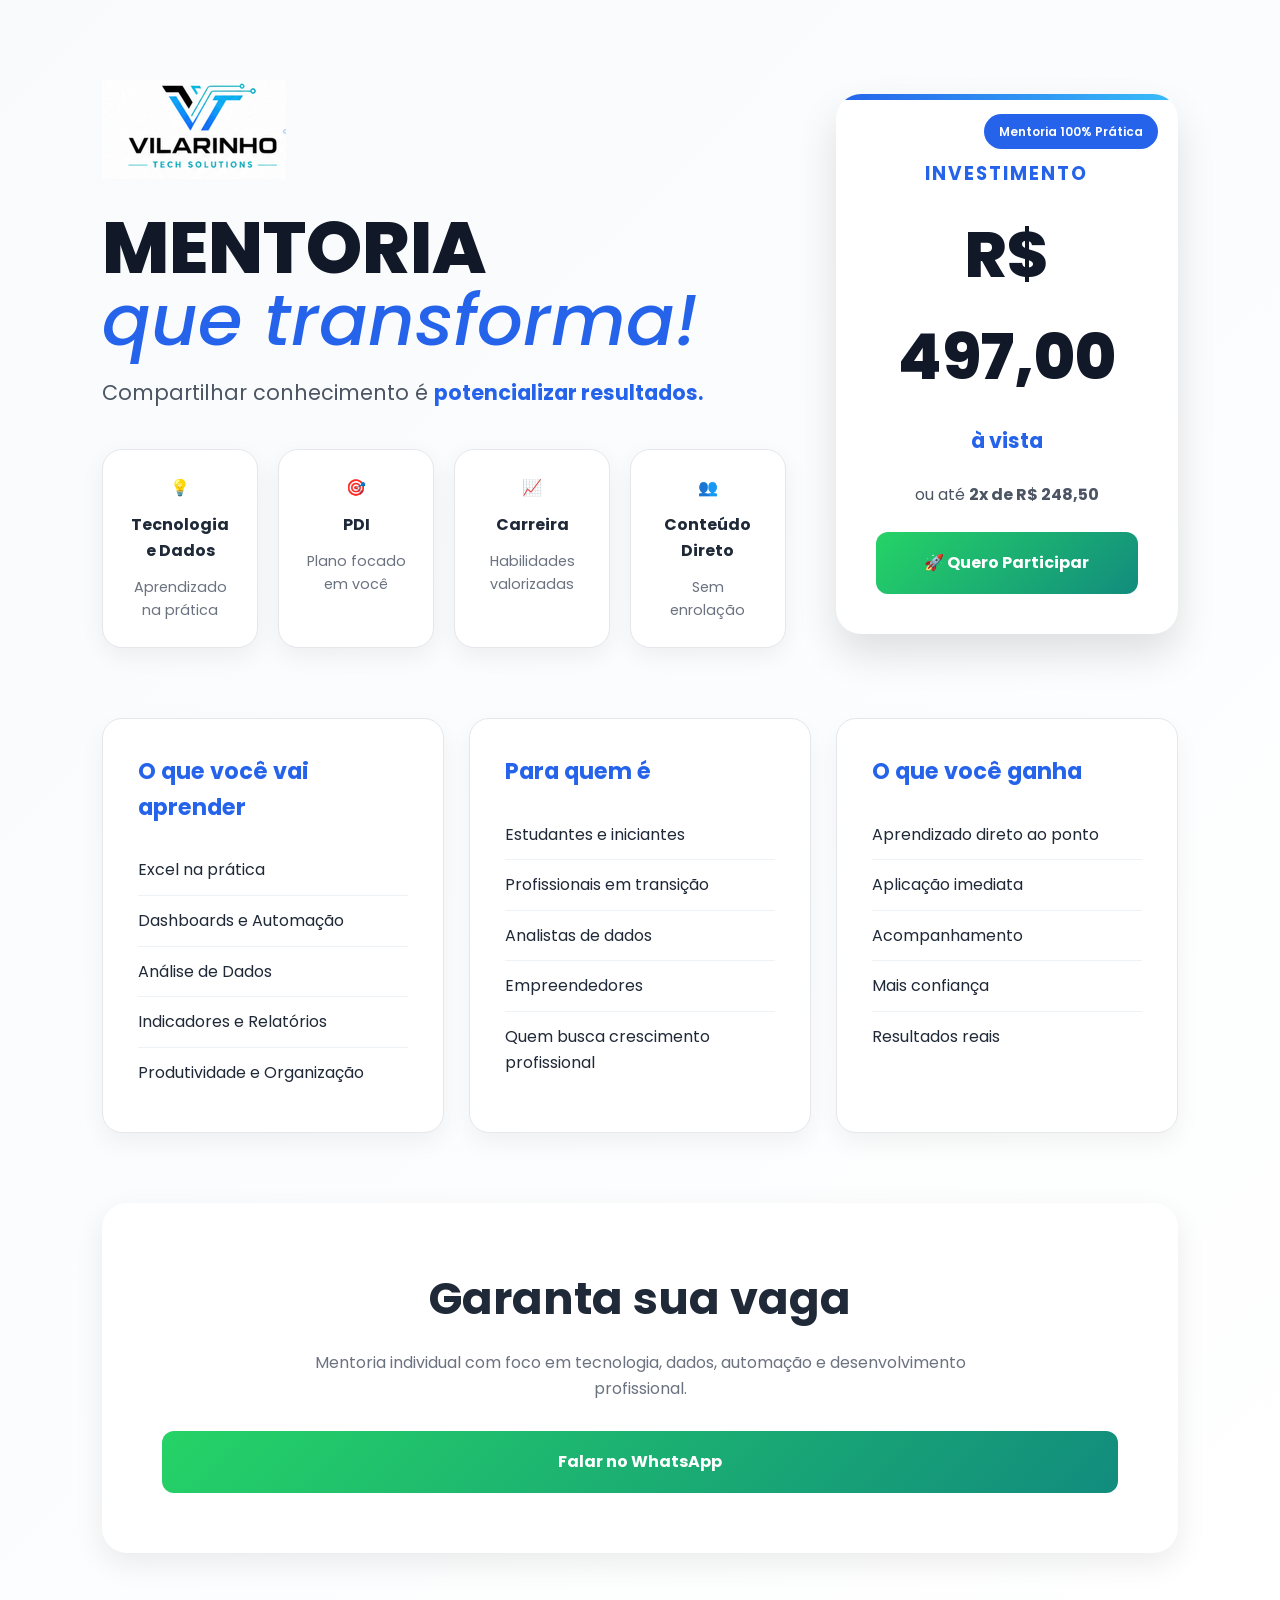
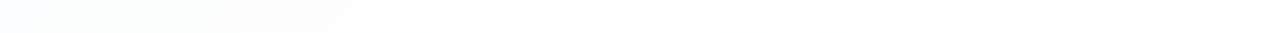
==== index.html @ 940935fc "Primeira versão da mentoria" ====
<!doctype html>
<html lang="pt-BR">
  <head>
    <meta charset="UTF-8" />
    <meta name="viewport" content="width=device-width, initial-scale=1.0" />

    <title>Mentoria Vilarinho Tech</title>

    <meta
      name="description"
      content="Mentoria em Tecnologia, Dados, Automação, Excel, Power BI e Desenvolvimento Profissional com Francielly Vilarinho."
    />

    <meta name="author" content="Vilarinho Tech Solutions" />

    <meta property="og:title" content="Mentoria Vilarinho Tech" />

    <meta
      property="og:description"
      content="Compartilhar conhecimento é potencializar resultados."
    />

    <meta property="og:type" content="website" />

    <link rel="stylesheet" href="css/style.css" />
    <link rel="preconnect" href="https://fonts.googleapis.com" />
    <link rel="preconnect" href="https://fonts.gstatic.com" crossorigin />

    <link
      href="https://fonts.googleapis.com/css2?family=Poppins:wght@300;400;500;600;700;800&display=swap"
      rel="stylesheet"
    />
  </head>

  <body>
    <section id="mentoria" class="mentoria">
      <div class="mentoria-container">
        <!-- Lado Esquerdo -->
        <div class="mentoria-info">
          <img
            src="assets\mentoria logo.png"
            alt="Vilarinho Tech Solutions"
            class="logo-mentoria"
          />

          <h1>
            MENTORIA
            <span>que transforma!</span>
          </h1>

          <p class="subtitle">
            Compartilhar conhecimento é
            <strong>potencializar resultados.</strong>
          </p>

          <div class="beneficios-grid">
            <div class="beneficio">
              💡
              <h4>Tecnologia e Dados</h4>
              <p>Aprendizado na prática</p>
            </div>

            <div class="beneficio">
              🎯
              <h4>PDI</h4>
              <p>Plano focado em você</p>
            </div>

            <div class="beneficio">
              📈
              <h4>Carreira</h4>
              <p>Habilidades valorizadas</p>
            </div>

            <div class="beneficio">
              👥
              <h4>Conteúdo Direto</h4>
              <p>Sem enrolação</p>
            </div>
          </div>
        </div>

        <!-- Lado Direito -->
        <div class="pricing-card">
          <span class="badge"> Mentoria 100% Prática </span>

          <h3>Investimento</h3>

          <h2>R$ 497,00</h2>

          <p class="avista">à vista</p>

          <div class="parcelado">ou até <strong>2x de R$ 248,50</strong></div>

          <a
            href="https://wa.me/5541999999999"
            target="_blank"
            class="btn-whatsapp"
          >
            🚀 Quero Participar
          </a>
        </div>
      </div>

      <!-- Aprendizado -->
      <div class="cards-section">
        <div class="card">
          <h3>O que você vai aprender</h3>

          <ul>
            <li>Excel na prática</li>
            <li>Dashboards e Automação</li>
            <li>Análise de Dados</li>
            <li>Indicadores e Relatórios</li>
            <li>Produtividade e Organização</li>
          </ul>
        </div>

        <div class="card">
          <h3>Para quem é</h3>

          <ul>
            <li>Estudantes e iniciantes</li>
            <li>Profissionais em transição</li>
            <li>Analistas de dados</li>
            <li>Empreendedores</li>
            <li>Quem busca crescimento profissional</li>
          </ul>
        </div>

        <div class="card">
          <h3>O que você ganha</h3>

          <ul>
            <li>Aprendizado direto ao ponto</li>
            <li>Aplicação imediata</li>
            <li>Acompanhamento</li>
            <li>Mais confiança</li>
            <li>Resultados reais</li>
          </ul>
        </div>
      </div>

      <!-- CTA -->
      <div class="cta-final">
        <h2>Garanta sua vaga</h2>

        <p>
          Mentoria individual com foco em tecnologia, dados, automação e
          desenvolvimento profissional.
        </p>

        <a
          href="https://wa.me/5541991443794"
          target="_blank"
          class="btn-whatsapp"
        >
          Falar no WhatsApp
        </a>
      </div>
    </section>
  </body>
</html>
---- css/style.css ----
/* ==========================
   RESET
========================== */

* {
  margin: 0;
  padding: 0;
  box-sizing: border-box;
}

html {
  scroll-behavior: smooth;
}

body {
  font-family: "Poppins", sans-serif;
  background: #f4f7fb;
  color: #1f2937;
  line-height: 1.6;
}

/* ==========================
   MENTORIA
========================== */

.mentoria {
  padding: 80px 8%;
  background: linear-gradient(135deg, #f8fafc 0%, #ffffff 100%);
}

.mentoria-container {
  max-width: 1200px;
  margin: auto;
  display: grid;
  grid-template-columns: 2fr 1fr;
  gap: 50px;
  align-items: center;
}

/* ==========================
   LOGO
========================== */

.logo-mentoria {
  max-width: 280px;
  margin-bottom: 25px;
}

/* ==========================
   TITULO
========================== */

.mentoria h1 {
  font-size: 4.5rem;
  font-weight: 800;
  line-height: 1;
  color: #111827;
}

.mentoria h1 span {
  display: block;
  color: #2563eb;
  font-style: italic;
  font-weight: 500;
}

.subtitle {
  margin-top: 20px;
  font-size: 1.3rem;
  color: #4b5563;
}

.subtitle strong {
  color: #2563eb;
}

/* ==========================
   BENEFICIOS
========================== */

.beneficios-grid {
  display: grid;
  grid-template-columns: repeat(4, 1fr);
  gap: 20px;
  margin-top: 40px;
}

.beneficio {
  background: #fff;
  padding: 25px;
  border-radius: 20px;
  text-align: center;
  border: 1px solid #e5e7eb;
  box-shadow: 0 8px 25px rgba(0, 0, 0, 0.06);
  transition: 0.3s ease;
}

.beneficio:hover {
  transform: translateY(-8px);
  box-shadow: 0 15px 35px rgba(37, 99, 235, 0.15);
}

.beneficio h4 {
  margin: 12px 0;
  font-size: 1rem;
}

.beneficio p {
  color: #6b7280;
  font-size: 0.9rem;
}

/* ==========================
   CARD PREÇO
========================== */

.pricing-card {
  background: #fff;
  border-radius: 25px;
  padding: 40px;
  text-align: center;
  box-shadow: 0 20px 40px rgba(0, 0, 0, 0.12);
  position: relative;
  overflow: hidden;
}

.pricing-card::before {
  content: "";
  position: absolute;
  top: 0;
  left: 0;
  width: 100%;
  height: 6px;
  background: linear-gradient(90deg, #2563eb, #38bdf8);
}

.badge {
  position: absolute;
  top: 20px;
  right: 20px;
  background: #2563eb;
  color: #fff;
  padding: 8px 15px;
  border-radius: 30px;
  font-size: 0.75rem;
  font-weight: 600;
}

.pricing-card h3 {
  margin-top: 25px;
  color: #2563eb;
  text-transform: uppercase;
  letter-spacing: 2px;
}

.pricing-card h2 {
  font-size: 4rem;
  color: #111827;
  margin: 15px 0;
  font-weight: 800;
}

.avista {
  color: #2563eb;
  font-weight: 700;
  font-size: 1.3rem;
}

.parcelado {
  margin: 25px 0;
  color: #4b5563;
}

/* ==========================
   BOTÃO
========================== */

.btn-whatsapp {
  display: block;
  width: 100%;
  padding: 18px;
  border-radius: 12px;
  text-decoration: none;
  color: #fff;
  font-weight: 700;
  background: linear-gradient(135deg, #25d366, #128c7e);
  transition: 0.3s ease;
}

.btn-whatsapp:hover {
  transform: translateY(-3px);
  box-shadow: 0 15px 30px rgba(37, 211, 102, 0.35);
}

/* ==========================
   CARDS
========================== */

.cards-section {
  max-width: 1200px;
  margin: 70px auto 0;
  display: grid;
  grid-template-columns: repeat(3, 1fr);
  gap: 25px;
}

.card {
  background: #fff;
  padding: 35px;
  border-radius: 20px;
  border: 1px solid #e5e7eb;
  box-shadow: 0 10px 25px rgba(0, 0, 0, 0.05);
  transition: 0.3s ease;
}

.card:hover {
  transform: translateY(-8px);
}

.card h3 {
  color: #2563eb;
  margin-bottom: 20px;
  font-size: 1.4rem;
}

.card ul {
  list-style: none;
}

.card li {
  padding: 12px 0;
  border-bottom: 1px solid #edf2f7;
}

.card li:last-child {
  border: none;
}

/* ==========================
   CTA FINAL
========================== */

.cta-final {
  max-width: 1200px;
  margin: 70px auto 0;
  background: #fff;
  padding: 60px;
  border-radius: 25px;
  text-align: center;
  box-shadow: 0 10px 30px rgba(0, 0, 0, 0.08);
}

.cta-final h2 {
  font-size: 2.8rem;
  margin-bottom: 15px;
}

.cta-final p {
  max-width: 700px;
  margin: 0 auto 30px;
  color: #6b7280;
}

/* ==========================
   ANIMAÇÃO
========================== */

.card,
.beneficio,
.pricing-card {
  animation: fadeUp 0.8s ease;
}

@keyframes fadeUp {
  from {
    opacity: 0;
    transform: translateY(30px);
  }
  to {
    opacity: 1;
    transform: translateY(0);
  }
}

/* ==========================
   MOBILE
========================== */

@media (max-width: 992px) {
  .mentoria-container {
    grid-template-columns: 1fr;
  }

  .beneficios-grid {
    grid-template-columns: repeat(2, 1fr);
  }

  .cards-section {
    grid-template-columns: 1fr;
  }

  .mentoria h1 {
    font-size: 3rem;
  }

  .pricing-card h2 {
    font-size: 3rem;
  }
}

@media (max-width: 576px) {
  .mentoria {
    padding: 60px 20px;
  }

  .beneficios-grid {
    grid-template-columns: 1fr;
  }

  .mentoria h1 {
    font-size: 2.3rem;
  }

  .subtitle {
    font-size: 1.1rem;
  }

  .cta-final {
    padding: 35px 25px;
  }

  .cta-final h2 {
    font-size: 2rem;
  }
}
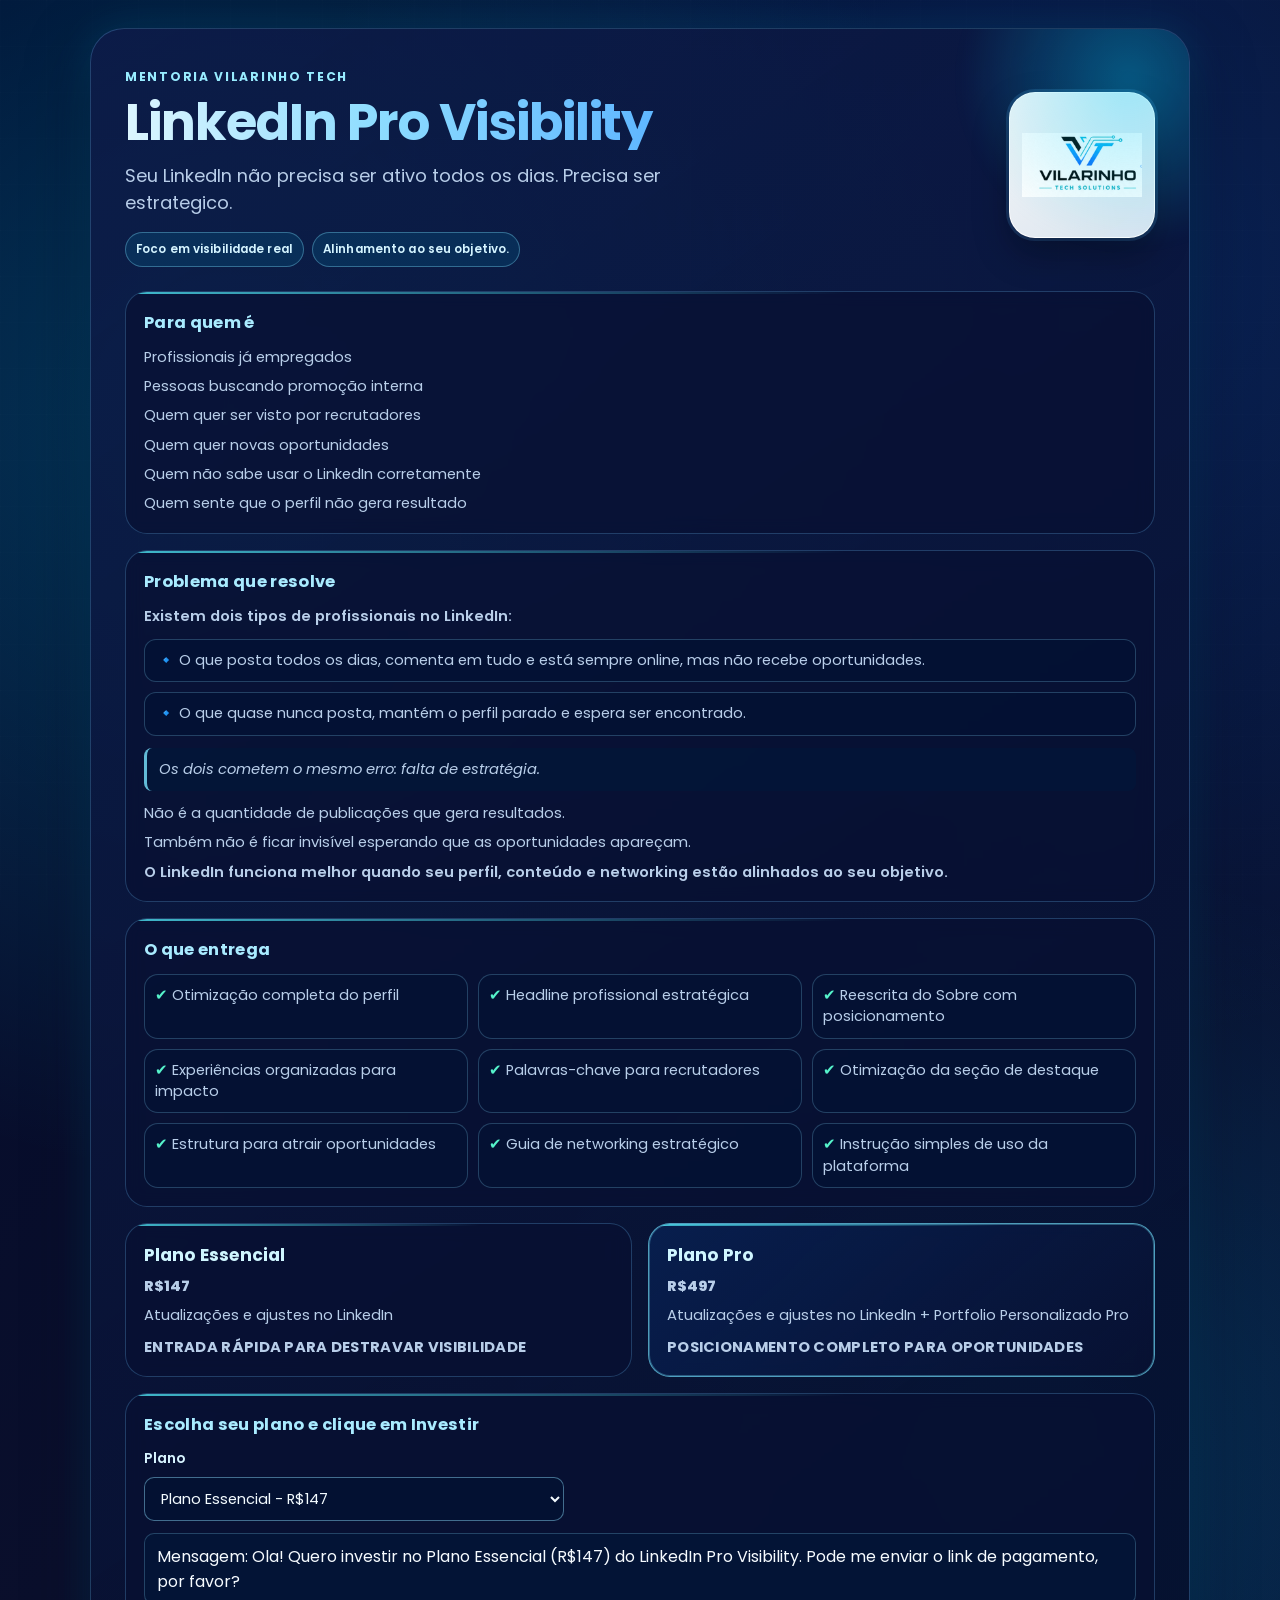
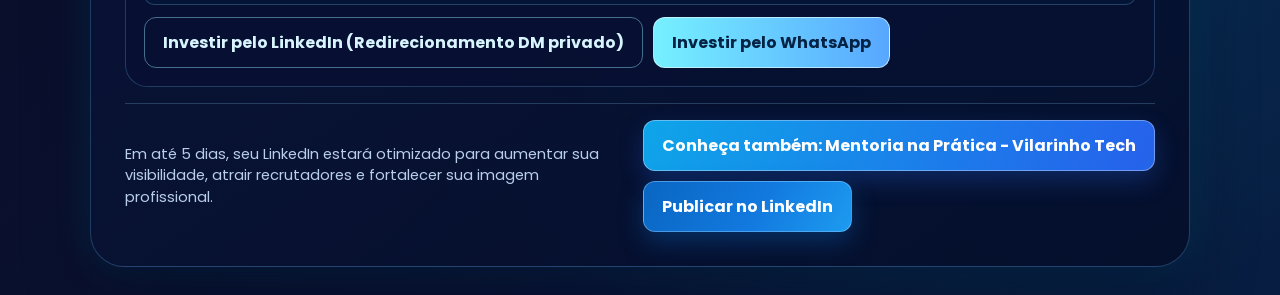
==== commit d8061229: "Ajusta logo e CTA do LinkedIn e atualiza pagina 2 com investimento" ====
--- a/index.html
+++ b/index.html
@@ -3,21 +3,21 @@
   <head>
     <meta charset="UTF-8" />
     <meta name="viewport" content="width=device-width, initial-scale=1.0" />
-
-    <title>Mentoria Vilarinho Tech</title>
+    <title>LinkedIn Pro Visibility | Mentoria Vilarinho Tech</title>
 
     <meta
       name="description"
-      content="Mentoria em Tecnologia, Dados, Automação, Excel, Power BI e Desenvolvimento Profissional com Francielly Vilarinho."
-    />
-
-    <meta name="author" content="Vilarinho Tech Solutions" />
-
-    <meta property="og:title" content="Mentoria Vilarinho Tech" />
-
+      content="Produto LinkedIn Pro Visibility para aumentar visibilidade, atrair recrutadores e fortalecer posicionamento profissional em 5 dias."
+    />
+
+    <meta name="author" content="Mentoria Vilarinho Tech" />
+    <meta
+      property="og:title"
+      content="LinkedIn Pro Visibility por Mentoria Vilarinho Tech"
+    />
     <meta
       property="og:description"
-      content="Compartilhar conhecimento é potencializar resultados."
+      content="Seu LinkedIn nao precisa ser ativo. Precisa ser estrategico."
     />
 
     <meta property="og:type" content="website" />
@@ -27,137 +27,223 @@
     <link rel="preconnect" href="https://fonts.gstatic.com" crossorigin />
 
     <link
-      href="https://fonts.googleapis.com/css2?family=Poppins:wght@300;400;500;600;700;800&display=swap"
+      href="https://fonts.googleapis.com/css2?family=Poppins:wght@400;500;600;700;800&display=swap"
       rel="stylesheet"
     />
   </head>
 
   <body>
-    <section id="mentoria" class="mentoria">
-      <div class="mentoria-container">
-        <!-- Lado Esquerdo -->
-        <div class="mentoria-info">
+    <main class="page-wrap">
+      <section class="post-canvas" aria-label="Post para LinkedIn">
+        <header class="hero-row">
+          <div>
+            <p class="micro-tag">Mentoria Vilarinho Tech</p>
+            <h1>LinkedIn Pro Visibility</h1>
+            <p class="hero-subtitle">
+              Seu LinkedIn não precisa ser ativo todos os dias. Precisa ser
+              estrategico.
+            </p>
+
+            <div class="hero-kpis" aria-label="Pontos-chave do produto">
+              <span>Foco em visibilidade real</span>
+              <span>Alinhamento ao seu objetivo.</span>
+            </div>
+          </div>
+
           <img
-            src="assets\mentoria logo.png"
-            alt="Vilarinho Tech Solutions"
-            class="logo-mentoria"
+            src="assets/mentoria logo.png"
+            alt="Logo Mentoria Vilarinho Tech"
+            class="brand-logo"
           />
-
-          <h1>
-            MENTORIA
-            <span>que transforma!</span>
-          </h1>
-
-          <p class="subtitle">
-            Compartilhar conhecimento é
-            <strong>potencializar resultados.</strong>
+        </header>
+
+        <div class="grid-main">
+          <article class="glass-card">
+            <h2>Para quem é</h2>
+            <ul>
+              <li>Profissionais já empregados</li>
+              <li>Pessoas buscando promoção interna</li>
+              <li>Quem quer ser visto por recrutadores</li>
+              <li>Quem quer novas oportunidades</li>
+              <li>Quem não sabe usar o LinkedIn corretamente</li>
+              <li>Quem sente que o perfil não gera resultado</li>
+            </ul>
+          </article>
+
+          <article class="glass-card problem-card">
+            <h2>Problema que resolve</h2>
+            <div class="problem-stack">
+              <p class="problem-lead">
+                Existem dois tipos de profissionais no LinkedIn:
+              </p>
+
+              <div class="problem-types">
+                <p class="problem-type">
+                  🔹 O que posta todos os dias, comenta em tudo e está sempre
+                  online, mas não recebe oportunidades.
+                </p>
+
+                <p class="problem-type">
+                  🔹 O que quase nunca posta, mantém o perfil parado e espera
+                  ser encontrado.
+                </p>
+              </div>
+
+              <p class="problem-proof">
+                Os dois cometem o mesmo erro: falta de estratégia.
+              </p>
+
+              <div class="problem-flow">
+                <p>Não é a quantidade de publicações que gera resultados.</p>
+
+                <p>
+                  Também não é ficar invisível esperando que as oportunidades
+                  apareçam.
+                </p>
+
+                <p class="problem-final">
+                  O LinkedIn funciona melhor quando seu perfil, conteúdo e
+                  networking estão alinhados ao seu objetivo.
+                </p>
+              </div>
+            </div>
+          </article>
+        </div>
+
+        <article class="glass-card full-width">
+          <h2>O que entrega</h2>
+          <div class="check-grid">
+            <p>✔ Otimização completa do perfil</p>
+            <p>✔ Headline profissional estratégica</p>
+            <p>✔ Reescrita do Sobre com posicionamento</p>
+            <p>✔ Experiências organizadas para impacto</p>
+            <p>✔ Palavras-chave para recrutadores</p>
+            <p>✔ Otimização da seção de destaque</p>
+            <p>✔ Estrutura para atrair oportunidades</p>
+            <p>✔ Guia de networking estratégico</p>
+            <p>✔ Instrução simples de uso da plataforma</p>
+          </div>
+        </article>
+
+        <div class="grid-main plans-grid">
+          <article class="plan-card">
+            <h3>Plano Essencial</h3>
+            <p class="price">R$147</p>
+            <p>Atualizações e ajustes no LinkedIn</p>
+            <p class="plan-tag">Entrada rápida para destravar visibilidade</p>
+          </article>
+
+          <article class="plan-card featured">
+            <h3>Plano Pro</h3>
+            <p class="price">R$497</p>
+            <p>
+              Atualizações e ajustes no LinkedIn + Portfolio Personalizado Pro
+            </p>
+            <p class="plan-tag">Posicionamento completo para oportunidades</p>
+          </article>
+        </div>
+
+        <section class="glass-card invest-box" aria-label="Escolha de plano">
+          <h2>Escolha seu plano e clique em Investir</h2>
+
+          <div class="invest-controls">
+            <label for="plan-select">Plano</label>
+            <select id="plan-select" name="plano">
+              <option value="essencial">Plano Essencial - R$147</option>
+              <option value="pro">Plano Pro - R$497</option>
+            </select>
+          </div>
+
+          <p class="invest-preview" id="invest-preview">
+            Mensagem: Ola! Quero investir no Plano Essencial (R$147) do LinkedIn
+            Pro Visibility. Pode me enviar o link de pagamento, por favor?
           </p>
 
-          <div class="beneficios-grid">
-            <div class="beneficio">
-              💡
-              <h4>Tecnologia e Dados</h4>
-              <p>Aprendizado na prática</p>
-            </div>
-
-            <div class="beneficio">
-              🎯
-              <h4>PDI</h4>
-              <p>Plano focado em você</p>
-            </div>
-
-            <div class="beneficio">
-              📈
-              <h4>Carreira</h4>
-              <p>Habilidades valorizadas</p>
-            </div>
-
-            <div class="beneficio">
-              👥
-              <h4>Conteúdo Direto</h4>
-              <p>Sem enrolação</p>
-            </div>
-          </div>
-        </div>
-
-        <!-- Lado Direito -->
-        <div class="pricing-card">
-          <span class="badge"> Mentoria 100% Prática </span>
-
-          <h3>Investimento</h3>
-
-          <h2>R$ 497,00</h2>
-
-          <p class="avista">à vista</p>
-
-          <div class="parcelado">ou até <strong>2x de R$ 248,50</strong></div>
-
-          <a
-            href="https://wa.me/5541999999999"
-            target="_blank"
-            class="btn-whatsapp"
-          >
-            🚀 Quero Participar
-          </a>
-        </div>
-      </div>
-
-      <!-- Aprendizado -->
-      <div class="cards-section">
-        <div class="card">
-          <h3>O que você vai aprender</h3>
-
-          <ul>
-            <li>Excel na prática</li>
-            <li>Dashboards e Automação</li>
-            <li>Análise de Dados</li>
-            <li>Indicadores e Relatórios</li>
-            <li>Produtividade e Organização</li>
-          </ul>
-        </div>
-
-        <div class="card">
-          <h3>Para quem é</h3>
-
-          <ul>
-            <li>Estudantes e iniciantes</li>
-            <li>Profissionais em transição</li>
-            <li>Analistas de dados</li>
-            <li>Empreendedores</li>
-            <li>Quem busca crescimento profissional</li>
-          </ul>
-        </div>
-
-        <div class="card">
-          <h3>O que você ganha</h3>
-
-          <ul>
-            <li>Aprendizado direto ao ponto</li>
-            <li>Aplicação imediata</li>
-            <li>Acompanhamento</li>
-            <li>Mais confiança</li>
-            <li>Resultados reais</li>
-          </ul>
-        </div>
-      </div>
-
-      <!-- CTA -->
-      <div class="cta-final">
-        <h2>Garanta sua vaga</h2>
-
-        <p>
-          Mentoria individual com foco em tecnologia, dados, automação e
-          desenvolvimento profissional.
-        </p>
-
-        <a
-          href="https://wa.me/5541991443794"
-          target="_blank"
-          class="btn-whatsapp"
-        >
-          Falar no WhatsApp
-        </a>
-      </div>
-    </section>
+          <div class="invest-actions">
+            <a
+              id="invest-linkedin"
+              class="cta cta-secondary"
+              href="https://www.linkedin.com/messaging/compose/"
+              target="_blank"
+              rel="noopener noreferrer"
+              >Investir pelo LinkedIn (Redirecionamento DM privado)</a
+            >
+
+            <a
+              id="invest-whatsapp"
+              class="cta"
+              href="https://wa.me/554187039711"
+              target="_blank"
+              rel="noopener noreferrer"
+              >Investir pelo WhatsApp</a
+            >
+          </div>
+        </section>
+
+        <footer class="post-footer">
+          <p class="footer-copy">
+            Em até 5 dias, seu LinkedIn estará otimizado para aumentar sua
+            visibilidade, atrair recrutadores e fortalecer sua imagem
+            profissional.
+          </p>
+
+          <div class="footer-actions">
+            <a
+              class="cta cta-secondary cta-mentoria-highlight"
+              href="mentoria.index.html"
+              >Conheça também: Mentoria na Prática - Vilarinho Tech</a
+            >
+            <a
+              class="cta cta-linkedin"
+              href="https://www.linkedin.com/in/francielly-vilarinho/"
+              target="_blank"
+              rel="noopener noreferrer"
+              >Publicar no LinkedIn</a
+            >
+          </div>
+        </footer>
+      </section>
+    </main>
+
+    <script>
+      (function () {
+        var planSelect = document.getElementById("plan-select");
+        var preview = document.getElementById("invest-preview");
+        var whatsappBtn = document.getElementById("invest-whatsapp");
+        var linkedinBtn = document.getElementById("invest-linkedin");
+
+        if (!planSelect || !preview || !whatsappBtn || !linkedinBtn) {
+          return;
+        }
+
+        function planLabel(value) {
+          return value === "pro"
+            ? "Plano Pro (R$497)"
+            : "Plano Essencial (R$147)";
+        }
+
+        function buildMessage(label) {
+          return (
+            "Ola! Quero investir no " +
+            label +
+            " do LinkedIn Pro Visibility. Pode me enviar o link de pagamento, por favor?"
+          );
+        }
+
+        function updateLinks() {
+          var selectedPlan = planLabel(planSelect.value);
+          var message = buildMessage(selectedPlan);
+          var encoded = encodeURIComponent(message);
+
+          preview.textContent = "Mensagem: " + message;
+          whatsappBtn.href = "https://wa.me/554187039711?text=" + encoded;
+          linkedinBtn.href =
+            "https://www.linkedin.com/messaging/compose/?body=" + encoded;
+        }
+
+        planSelect.addEventListener("change", updateLinks);
+        updateLinks();
+      })();
+    </script>
   </body>
 </html>
--- a/css/style.css
+++ b/css/style.css
@@ -1,335 +1,547 @@
-/* ==========================
-   RESET
-========================== */
-
 * {
   margin: 0;
   padding: 0;
   box-sizing: border-box;
 }
 
-html {
-  scroll-behavior: smooth;
+:root {
+  --bg-1: #010a2c;
+  --bg-2: #0a0f2c;
+  --accent-1: #00d4ff;
+  --accent-2: #0072ff;
+  --card: rgba(8, 17, 50, 0.7);
+  --line: rgba(107, 196, 255, 0.25);
+  --text: #f6fbff;
+  --muted: #b8cee9;
+  --ok: #56f3cb;
+}
+
+html,
+body {
+  width: 100%;
+  min-height: 100%;
 }
 
 body {
   font-family: "Poppins", sans-serif;
-  background: #f4f7fb;
-  color: #1f2937;
-  line-height: 1.6;
-}
-
-/* ==========================
-   MENTORIA
-========================== */
-
-.mentoria {
-  padding: 80px 8%;
-  background: linear-gradient(135deg, #f8fafc 0%, #ffffff 100%);
-}
-
-.mentoria-container {
-  max-width: 1200px;
-  margin: auto;
-  display: grid;
-  grid-template-columns: 2fr 1fr;
-  gap: 50px;
-  align-items: center;
-}
-
-/* ==========================
-   LOGO
-========================== */
-
-.logo-mentoria {
-  max-width: 280px;
-  margin-bottom: 25px;
-}
-
-/* ==========================
-   TITULO
-========================== */
-
-.mentoria h1 {
-  font-size: 4.5rem;
-  font-weight: 800;
-  line-height: 1;
-  color: #111827;
-}
-
-.mentoria h1 span {
-  display: block;
-  color: #2563eb;
-  font-style: italic;
-  font-weight: 500;
-}
-
-.subtitle {
-  margin-top: 20px;
-  font-size: 1.3rem;
-  color: #4b5563;
-}
-
-.subtitle strong {
-  color: #2563eb;
-}
-
-/* ==========================
-   BENEFICIOS
-========================== */
-
-.beneficios-grid {
-  display: grid;
-  grid-template-columns: repeat(4, 1fr);
-  gap: 20px;
-  margin-top: 40px;
-}
-
-.beneficio {
-  background: #fff;
-  padding: 25px;
-  border-radius: 20px;
-  text-align: center;
-  border: 1px solid #e5e7eb;
-  box-shadow: 0 8px 25px rgba(0, 0, 0, 0.06);
-  transition: 0.3s ease;
-}
-
-.beneficio:hover {
-  transform: translateY(-8px);
-  box-shadow: 0 15px 35px rgba(37, 99, 235, 0.15);
-}
-
-.beneficio h4 {
-  margin: 12px 0;
-  font-size: 1rem;
-}
-
-.beneficio p {
-  color: #6b7280;
-  font-size: 0.9rem;
-}
-
-/* ==========================
-   CARD PREÇO
-========================== */
-
-.pricing-card {
-  background: #fff;
-  border-radius: 25px;
-  padding: 40px;
-  text-align: center;
-  box-shadow: 0 20px 40px rgba(0, 0, 0, 0.12);
+  color: var(--text);
+  background:
+    radial-gradient(
+      circle at 18% 22%,
+      rgba(0, 212, 255, 0.22) 0%,
+      transparent 42%
+    ),
+    radial-gradient(
+      circle at 84% 14%,
+      rgba(0, 114, 255, 0.2) 0%,
+      transparent 40%
+    ),
+    radial-gradient(
+      circle at 80% 78%,
+      rgba(0, 212, 255, 0.15) 0%,
+      transparent 35%
+    ),
+    linear-gradient(130deg, var(--bg-1) 0%, var(--bg-2) 48%, #07163a 100%);
+  overflow-x: hidden;
+}
+
+body::before {
+  content: "";
+  position: fixed;
+  inset: 0;
+  z-index: -1;
+  pointer-events: none;
+  background-image:
+    linear-gradient(rgba(255, 255, 255, 0.035) 1px, transparent 1px),
+    linear-gradient(90deg, rgba(255, 255, 255, 0.035) 1px, transparent 1px);
+  background-size: 46px 46px;
+  opacity: 0.28;
+  animation: gridMove 20s linear infinite;
+}
+
+@keyframes gridMove {
+  from {
+    transform: translateY(0);
+  }
+  to {
+    transform: translateY(46px);
+  }
+}
+
+.page-wrap {
+  min-height: 100dvh;
+  display: grid;
+  place-items: center;
+  padding: 28px;
+}
+
+.post-canvas {
+  width: min(100%, 1100px);
+  background: linear-gradient(
+    145deg,
+    rgba(14, 27, 73, 0.82) 0%,
+    rgba(5, 14, 42, 0.9) 100%
+  );
+  border: 1px solid var(--line);
+  border-radius: 34px;
+  padding: 34px;
+  box-shadow:
+    0 22px 60px rgba(0, 8, 30, 0.5),
+    0 0 40px rgba(0, 212, 255, 0.15);
   position: relative;
   overflow: hidden;
 }
 
-.pricing-card::before {
+.post-canvas::after {
   content: "";
   position: absolute;
+  width: 340px;
+  height: 340px;
+  border-radius: 50%;
+  top: -120px;
+  right: -110px;
+  background: radial-gradient(
+    circle,
+    rgba(0, 212, 255, 0.34) 0%,
+    transparent 70%
+  );
+  filter: blur(8px);
+  pointer-events: none;
+}
+
+.hero-row {
+  display: flex;
+  justify-content: space-between;
+  gap: 24px;
+  align-items: center;
+  margin-bottom: 24px;
+}
+
+.micro-tag {
+  display: inline-block;
+  font-size: 0.76rem;
+  font-weight: 700;
+  letter-spacing: 0.14em;
+  text-transform: uppercase;
+  color: #98ecff;
+  margin-bottom: 10px;
+}
+
+h1 {
+  font-size: clamp(2rem, 4.6vw, 3.2rem);
+  line-height: 1.05;
+  letter-spacing: -0.02em;
+  background: linear-gradient(90deg, #dcf6ff 0%, #8ddcff 45%, #5ab2ff 100%);
+  -webkit-background-clip: text;
+  background-clip: text;
+  color: transparent;
+}
+
+.hero-subtitle {
+  margin-top: 12px;
+  max-width: 560px;
+  color: var(--muted);
+  font-size: clamp(0.95rem, 2vw, 1.12rem);
+}
+
+.hero-kpis {
+  margin-top: 16px;
+  display: flex;
+  flex-wrap: wrap;
+  gap: 8px;
+}
+
+.hero-kpis span {
+  font-size: 0.74rem;
+  font-weight: 600;
+  color: #d4f4ff;
+  letter-spacing: 0.01em;
+  background: rgba(0, 212, 255, 0.1);
+  border: 1px solid rgba(128, 225, 255, 0.35);
+  padding: 8px 10px;
+  border-radius: 999px;
+}
+
+.brand-logo {
+  width: 146px;
+  height: 146px;
+  object-fit: contain;
+  border-radius: 26px;
+  background: linear-gradient(
+    145deg,
+    rgba(255, 255, 255, 0.96),
+    rgba(236, 246, 255, 0.92)
+  );
+  padding: 12px;
+  border: 1px solid rgba(255, 255, 255, 0.92);
+  box-shadow:
+    0 16px 36px rgba(0, 0, 0, 0.3),
+    0 0 0 3px rgba(92, 182, 255, 0.18);
+  animation: logoFloat 4s ease-in-out infinite;
+}
+
+@keyframes logoFloat {
+  0%,
+  100% {
+    transform: translateY(0);
+  }
+  50% {
+    transform: translateY(-4px);
+  }
+}
+
+.grid-main {
+  display: grid;
+  gap: 16px;
+  grid-template-columns: 1fr;
+}
+
+.glass-card,
+.plan-card {
+  background: var(--card);
+  border: 1px solid var(--line);
+  border-radius: 22px;
+  padding: 18px;
+  backdrop-filter: blur(8px);
+  position: relative;
+  overflow: hidden;
+}
+
+.glass-card::before,
+.plan-card::before {
+  content: "";
+  position: absolute;
+  left: 0;
   top: 0;
-  left: 0;
   width: 100%;
-  height: 6px;
-  background: linear-gradient(90deg, #2563eb, #38bdf8);
-}
-
-.badge {
-  position: absolute;
-  top: 20px;
-  right: 20px;
-  background: #2563eb;
-  color: #fff;
-  padding: 8px 15px;
-  border-radius: 30px;
-  font-size: 0.75rem;
+  height: 2px;
+  background: linear-gradient(90deg, rgba(84, 242, 255, 0.75), transparent 70%);
+}
+
+h2 {
+  font-size: 1.02rem;
+  margin-bottom: 12px;
+  letter-spacing: 0.02em;
+  color: #a9ebff;
+}
+
+.glass-card ul {
+  list-style: none;
+  display: grid;
+  gap: 8px;
+}
+
+.glass-card li,
+.check-grid p,
+.problem-card p,
+.plan-card p,
+.post-footer p {
+  color: var(--muted);
+  line-height: 1.45;
+  font-size: 0.92rem;
+}
+
+.problem-card {
+  display: flex;
+  flex-direction: column;
+  justify-content: space-between;
+}
+
+.problem-stack {
+  display: grid;
+  gap: 12px;
+}
+
+.problem-stack p {
+  margin: 0;
+}
+
+.problem-lead {
+  color: #dff7ff;
   font-weight: 600;
 }
 
-.pricing-card h3 {
-  margin-top: 25px;
-  color: #2563eb;
+.problem-types {
+  display: grid;
+  gap: 10px;
+}
+
+.problem-type {
+  background: rgba(4, 19, 52, 0.68);
+  border: 1px solid rgba(134, 220, 255, 0.24);
+  border-radius: 12px;
+  padding: 10px 12px;
+}
+
+.problem-proof {
+  padding: 11px 12px;
+  border-left: 3px solid rgba(123, 230, 255, 0.8);
+  background: rgba(3, 23, 58, 0.7);
+  border-radius: 8px;
+  font-style: italic;
+  color: #e8f8ff;
+}
+
+.problem-flow {
+  display: grid;
+  gap: 8px;
+}
+
+.problem-final {
+  color: #ffffff;
+  font-weight: 600;
+}
+
+.result-chip {
+  display: inline-block;
+  margin-top: 12px;
+  color: #001f3a;
+  background: linear-gradient(90deg, #78efff 0%, #5cabff 100%);
+  border-radius: 999px;
+  font-size: 0.82rem;
+  font-weight: 700;
+  padding: 8px 14px;
+}
+
+.full-width {
+  margin-top: 16px;
+}
+
+.check-grid {
+  display: grid;
+  grid-template-columns: repeat(3, minmax(0, 1fr));
+  gap: 10px;
+}
+
+.check-grid p {
+  border: 1px solid rgba(134, 220, 255, 0.24);
+  border-radius: 14px;
+  padding: 10px;
+  background: rgba(4, 19, 52, 0.62);
+}
+
+.check-grid p::first-letter {
+  color: var(--ok);
+}
+
+.plans-grid {
+  margin-top: 16px;
+  grid-template-columns: 1fr 1fr;
+}
+
+.invest-box {
+  margin-top: 16px;
+}
+
+.invest-controls {
+  display: grid;
+  gap: 8px;
+  max-width: 420px;
+}
+
+.invest-controls label {
+  font-size: 0.86rem;
+  color: #d7f4ff;
+  font-weight: 600;
+}
+
+.invest-controls select {
+  width: 100%;
+  border: 1px solid rgba(145, 223, 255, 0.45);
+  background: rgba(4, 19, 52, 0.7);
+  color: #f3fbff;
+  border-radius: 10px;
+  padding: 10px 12px;
+  font-family: "Poppins", sans-serif;
+  font-size: 0.92rem;
+}
+
+.invest-preview {
+  margin-top: 12px;
+  background: rgba(3, 23, 58, 0.7);
+  border: 1px solid rgba(134, 220, 255, 0.24);
+  border-radius: 10px;
+  padding: 10px 12px;
+}
+
+.invest-actions {
+  margin-top: 12px;
+  display: flex;
+  gap: 10px;
+  flex-wrap: wrap;
+}
+
+.plan-card h3 {
+  color: #cff6ff;
+  font-size: 1.08rem;
+  margin-bottom: 8px;
+}
+
+.price {
+  color: #ffffff;
+  font-size: 1.85rem;
+  font-weight: 800;
+  margin-bottom: 8px;
+}
+
+.plan-card.featured {
+  border-color: rgba(118, 229, 255, 0.65);
+  box-shadow: 0 0 0 1px rgba(118, 229, 255, 0.32) inset;
+  background: linear-gradient(
+    140deg,
+    rgba(8, 31, 79, 0.95),
+    rgba(8, 17, 50, 0.78)
+  );
+}
+
+.plan-tag {
+  margin-top: 10px;
+  color: #dff8ff;
+  font-size: 0.78rem;
+  letter-spacing: 0.02em;
   text-transform: uppercase;
-  letter-spacing: 2px;
-}
-
-.pricing-card h2 {
-  font-size: 4rem;
-  color: #111827;
-  margin: 15px 0;
-  font-weight: 800;
-}
-
-.avista {
-  color: #2563eb;
   font-weight: 700;
-  font-size: 1.3rem;
-}
-
-.parcelado {
-  margin: 25px 0;
-  color: #4b5563;
-}
-
-/* ==========================
-   BOTÃO
-========================== */
-
-.btn-whatsapp {
-  display: block;
-  width: 100%;
-  padding: 18px;
+}
+
+.post-footer {
+  margin-top: 16px;
+  border-top: 1px solid rgba(150, 220, 255, 0.22);
+  padding-top: 16px;
+  display: flex;
+  gap: 16px;
+  align-items: center;
+  justify-content: space-between;
+}
+
+.post-footer p {
+  max-width: 760px;
+}
+
+.footer-actions {
+  display: flex;
+  gap: 10px;
+  flex-wrap: wrap;
+}
+
+.footer-copy {
+  font-size: 0.94rem;
+}
+
+.cta {
+  text-decoration: none;
+  white-space: nowrap;
+  font-weight: 700;
+  color: #042243;
+  background: linear-gradient(90deg, #76f0ff 0%, #58a7ff 100%);
   border-radius: 12px;
-  text-decoration: none;
-  color: #fff;
-  font-weight: 700;
-  background: linear-gradient(135deg, #25d366, #128c7e);
-  transition: 0.3s ease;
-}
-
-.btn-whatsapp:hover {
-  transform: translateY(-3px);
-  box-shadow: 0 15px 30px rgba(37, 211, 102, 0.35);
-}
-
-/* ==========================
-   CARDS
-========================== */
-
-.cards-section {
-  max-width: 1200px;
-  margin: 70px auto 0;
-  display: grid;
-  grid-template-columns: repeat(3, 1fr);
-  gap: 25px;
-}
-
-.card {
-  background: #fff;
-  padding: 35px;
-  border-radius: 20px;
-  border: 1px solid #e5e7eb;
-  box-shadow: 0 10px 25px rgba(0, 0, 0, 0.05);
-  transition: 0.3s ease;
-}
-
-.card:hover {
-  transform: translateY(-8px);
-}
-
-.card h3 {
-  color: #2563eb;
-  margin-bottom: 20px;
-  font-size: 1.4rem;
-}
-
-.card ul {
-  list-style: none;
-}
-
-.card li {
-  padding: 12px 0;
-  border-bottom: 1px solid #edf2f7;
-}
-
-.card li:last-child {
-  border: none;
-}
-
-/* ==========================
-   CTA FINAL
-========================== */
-
-.cta-final {
-  max-width: 1200px;
-  margin: 70px auto 0;
-  background: #fff;
-  padding: 60px;
-  border-radius: 25px;
-  text-align: center;
-  box-shadow: 0 10px 30px rgba(0, 0, 0, 0.08);
-}
-
-.cta-final h2 {
-  font-size: 2.8rem;
-  margin-bottom: 15px;
-}
-
-.cta-final p {
-  max-width: 700px;
-  margin: 0 auto 30px;
-  color: #6b7280;
-}
-
-/* ==========================
-   ANIMAÇÃO
-========================== */
-
-.card,
-.beneficio,
-.pricing-card {
-  animation: fadeUp 0.8s ease;
-}
-
-@keyframes fadeUp {
-  from {
-    opacity: 0;
-    transform: translateY(30px);
-  }
-  to {
-    opacity: 1;
-    transform: translateY(0);
-  }
-}
-
-/* ==========================
-   MOBILE
-========================== */
-
-@media (max-width: 992px) {
-  .mentoria-container {
+  padding: 12px 18px;
+  border: 1px solid rgba(219, 248, 255, 0.7);
+  transition:
+    transform 0.3s ease,
+    box-shadow 0.3s ease;
+}
+
+.cta:hover {
+  transform: translateY(-2px);
+  box-shadow: 0 8px 24px rgba(76, 180, 255, 0.35);
+}
+
+.cta-secondary {
+  color: #d7f4ff;
+  background: transparent;
+  border-color: rgba(145, 223, 255, 0.45);
+}
+
+.cta-secondary:hover {
+  box-shadow: 0 8px 24px rgba(76, 180, 255, 0.2);
+}
+
+.cta-linkedin {
+  color: #ffffff;
+  border-color: rgba(147, 211, 255, 0.45);
+  background: linear-gradient(120deg, #0a66c2 0%, #1279df 55%, #1d9bf0 100%);
+  box-shadow: 0 10px 24px rgba(10, 102, 194, 0.35);
+}
+
+.cta-linkedin:hover {
+  box-shadow: 0 14px 30px rgba(29, 155, 240, 0.35);
+}
+
+.cta-mentoria-highlight {
+  color: #ffffff;
+  border-color: rgba(255, 255, 255, 0.35);
+  background: linear-gradient(120deg, #0ea5e9 0%, #2563eb 48%, #10b981 100%);
+  background-size: 200% 200%;
+  animation: mentoriaGlow 3s ease infinite;
+  box-shadow: 0 10px 24px rgba(37, 99, 235, 0.28);
+}
+
+.cta-mentoria-highlight:hover {
+  transform: translateY(-2px) scale(1.01);
+  box-shadow: 0 14px 30px rgba(16, 185, 129, 0.3);
+}
+
+@keyframes mentoriaGlow {
+  0% {
+    background-position: 0% 50%;
+  }
+  50% {
+    background-position: 100% 50%;
+  }
+  100% {
+    background-position: 0% 50%;
+  }
+}
+
+@media (max-width: 980px) {
+  .page-wrap {
+    padding: 12px;
+  }
+
+  .post-canvas {
+    border-radius: 22px;
+    padding: 18px;
+  }
+
+  .grid-main,
+  .plans-grid,
+  .check-grid {
     grid-template-columns: 1fr;
   }
 
-  .beneficios-grid {
-    grid-template-columns: repeat(2, 1fr);
-  }
-
-  .cards-section {
-    grid-template-columns: 1fr;
-  }
-
-  .mentoria h1 {
-    font-size: 3rem;
-  }
-
-  .pricing-card h2 {
-    font-size: 3rem;
-  }
-}
-
-@media (max-width: 576px) {
-  .mentoria {
-    padding: 60px 20px;
-  }
-
-  .beneficios-grid {
-    grid-template-columns: 1fr;
-  }
-
-  .mentoria h1 {
-    font-size: 2.3rem;
-  }
-
-  .subtitle {
-    font-size: 1.1rem;
-  }
-
-  .cta-final {
-    padding: 35px 25px;
-  }
-
-  .cta-final h2 {
-    font-size: 2rem;
-  }
-}
+  .hero-row {
+    flex-direction: column;
+    align-items: flex-start;
+  }
+
+  .hero-kpis span {
+    width: 100%;
+  }
+
+  .brand-logo {
+    width: 108px;
+    height: 108px;
+  }
+
+  .post-footer {
+    flex-direction: column;
+    align-items: flex-start;
+  }
+
+  .footer-actions {
+    width: 100%;
+  }
+
+  .invest-controls {
+    max-width: 100%;
+  }
+
+  .invest-actions {
+    width: 100%;
+  }
+
+  .cta {
+    width: 100%;
+    text-align: center;
+  }
+}
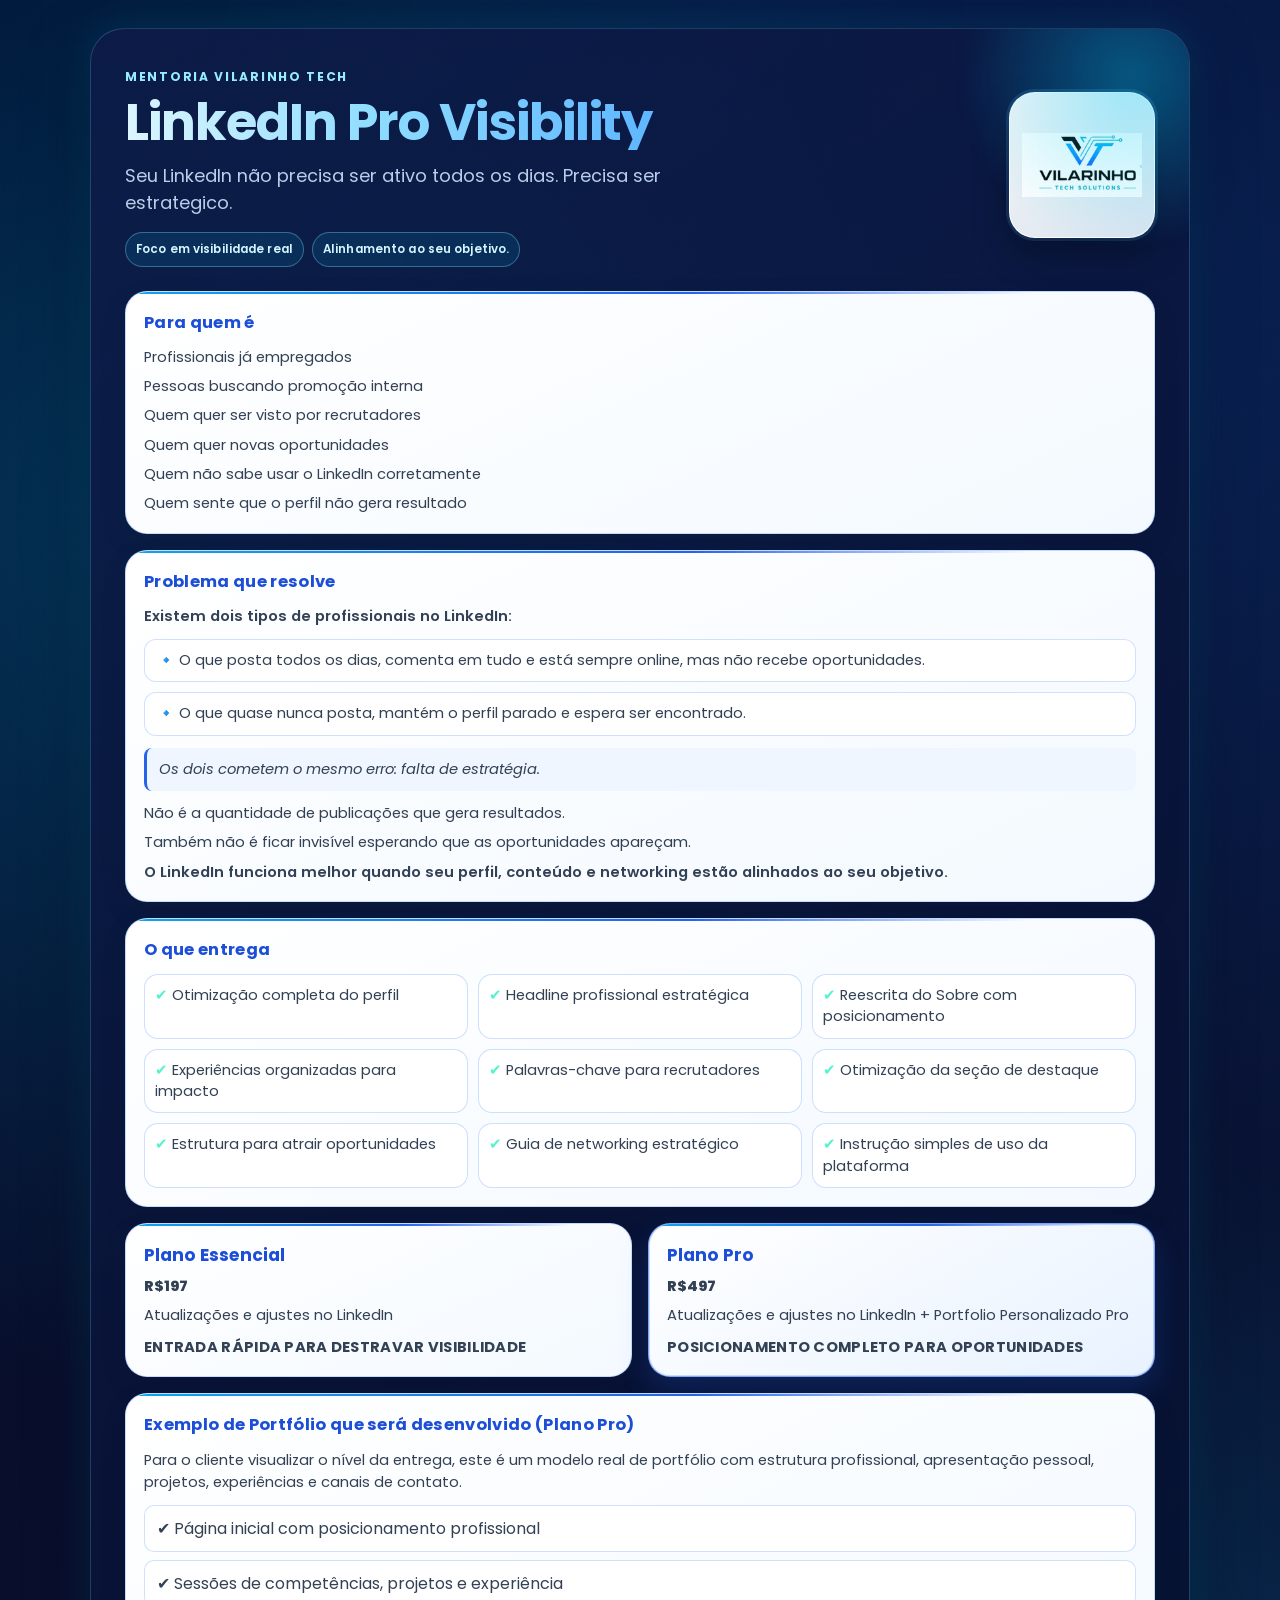
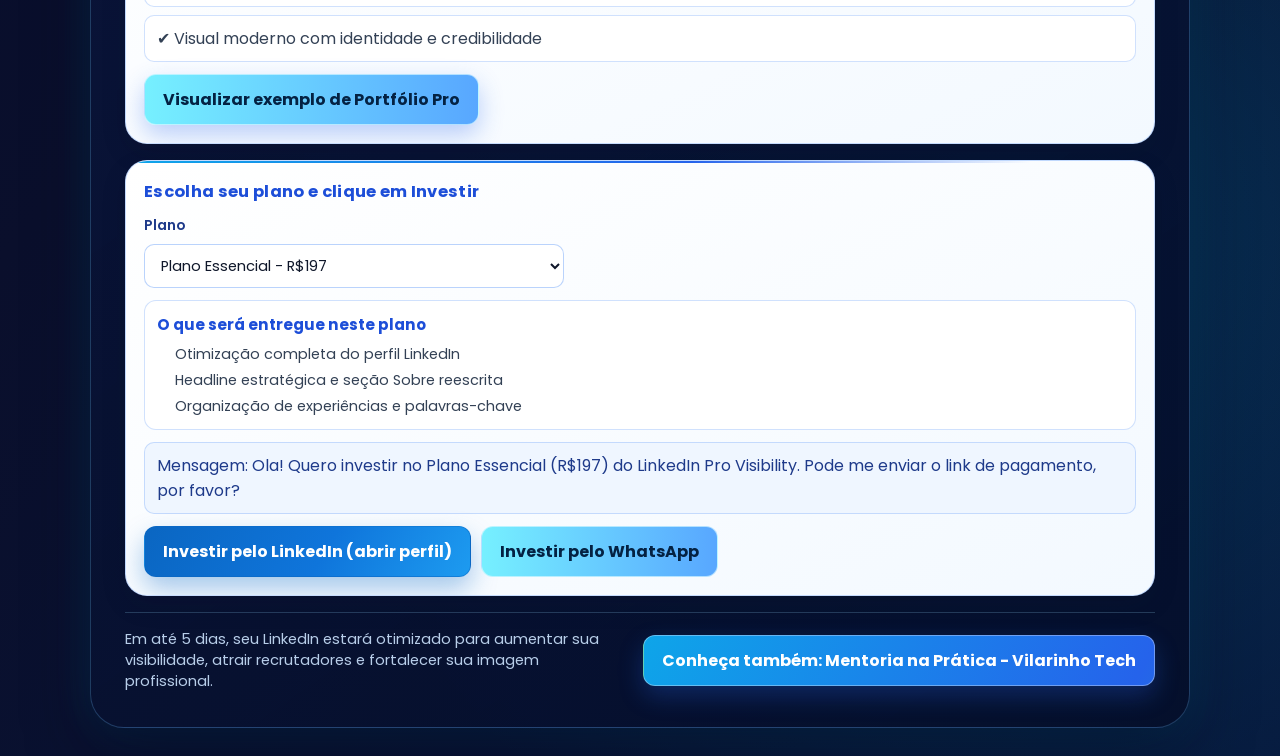
==== commit 14a83f05: "Remove botao publicar LinkedIn e redireciona investimento para perfil" ====
--- a/index.html
+++ b/index.html
@@ -128,7 +128,7 @@
         <div class="grid-main plans-grid">
           <article class="plan-card">
             <h3>Plano Essencial</h3>
-            <p class="price">R$147</p>
+            <p class="price">R$197</p>
             <p>Atualizações e ajustes no LinkedIn</p>
             <p class="plan-tag">Entrada rápida para destravar visibilidade</p>
           </article>
@@ -143,30 +143,66 @@
           </article>
         </div>
 
+        <section
+          class="glass-card portfolio-example"
+          aria-label="Exemplo de portfolio"
+        >
+          <h2>Exemplo de Portfólio que será desenvolvido (Plano Pro)</h2>
+
+          <p class="portfolio-intro">
+            Para o cliente visualizar o nível da entrega, este é um modelo real
+            de portfólio com estrutura profissional, apresentação pessoal,
+            projetos, experiências e canais de contato.
+          </p>
+
+          <div class="portfolio-points">
+            <p>✔ Página inicial com posicionamento profissional</p>
+            <p>✔ Sessões de competências, projetos e experiência</p>
+            <p>✔ Visual moderno com identidade e credibilidade</p>
+          </div>
+
+          <a
+            class="cta cta-portfolio"
+            href="https://vilarinhofran-ui.github.io/PORTF-LIO-FRANCIELLY-VILARINHO/"
+            target="_blank"
+            rel="noopener noreferrer"
+            >Visualizar exemplo de Portfólio Pro</a
+          >
+        </section>
+
         <section class="glass-card invest-box" aria-label="Escolha de plano">
           <h2>Escolha seu plano e clique em Investir</h2>
 
           <div class="invest-controls">
             <label for="plan-select">Plano</label>
             <select id="plan-select" name="plano">
-              <option value="essencial">Plano Essencial - R$147</option>
+              <option value="essencial">Plano Essencial - R$197</option>
               <option value="pro">Plano Pro - R$497</option>
             </select>
           </div>
 
+          <div class="plan-delivery" id="plan-delivery-box">
+            <h3>O que será entregue neste plano</h3>
+            <ul id="plan-delivery-list">
+              <li>Otimização completa do perfil LinkedIn</li>
+              <li>Headline estratégica e seção Sobre reescrita</li>
+              <li>Organização de experiências e palavras-chave</li>
+            </ul>
+          </div>
+
           <p class="invest-preview" id="invest-preview">
-            Mensagem: Ola! Quero investir no Plano Essencial (R$147) do LinkedIn
+            Mensagem: Olá! Quero investir no Plano Essencial (R$197) do LinkedIn
             Pro Visibility. Pode me enviar o link de pagamento, por favor?
           </p>
 
           <div class="invest-actions">
             <a
               id="invest-linkedin"
-              class="cta cta-secondary"
-              href="https://www.linkedin.com/messaging/compose/"
+              class="cta cta-invest-linkedin"
+              href="https://www.linkedin.com/in/francielly-vilarinho/"
               target="_blank"
               rel="noopener noreferrer"
-              >Investir pelo LinkedIn (Redirecionamento DM privado)</a
+              >Investir pelo LinkedIn (abrir perfil)</a
             >
 
             <a
@@ -193,13 +229,6 @@
               href="mentoria.index.html"
               >Conheça também: Mentoria na Prática - Vilarinho Tech</a
             >
-            <a
-              class="cta cta-linkedin"
-              href="https://www.linkedin.com/in/francielly-vilarinho/"
-              target="_blank"
-              rel="noopener noreferrer"
-              >Publicar no LinkedIn</a
-            >
           </div>
         </footer>
       </section>
@@ -211,15 +240,35 @@
         var preview = document.getElementById("invest-preview");
         var whatsappBtn = document.getElementById("invest-whatsapp");
         var linkedinBtn = document.getElementById("invest-linkedin");
-
-        if (!planSelect || !preview || !whatsappBtn || !linkedinBtn) {
+        var deliveryList = document.getElementById("plan-delivery-list");
+
+        if (
+          !planSelect ||
+          !preview ||
+          !whatsappBtn ||
+          !linkedinBtn ||
+          !deliveryList
+        ) {
           return;
         }
+
+        var deliveryMap = {
+          essencial: [
+            "Otimização completa do perfil LinkedIn",
+            "Headline estratégica e seção Sobre reescrita",
+            "Organização de experiências e palavras-chave",
+          ],
+          pro: [
+            "Tudo do Plano Essencial",
+            "Otimização avançada da seção de destaque",
+            "Portfolio Personalizado Pro para reforçar posicionamento",
+          ],
+        };
 
         function planLabel(value) {
           return value === "pro"
             ? "Plano Pro (R$497)"
-            : "Plano Essencial (R$147)";
+            : "Plano Essencial (R$197)";
         }
 
         function buildMessage(label) {
@@ -234,11 +283,19 @@
           var selectedPlan = planLabel(planSelect.value);
           var message = buildMessage(selectedPlan);
           var encoded = encodeURIComponent(message);
+          var items = deliveryMap[planSelect.value] || [];
 
           preview.textContent = "Mensagem: " + message;
           whatsappBtn.href = "https://wa.me/554187039711?text=" + encoded;
           linkedinBtn.href =
-            "https://www.linkedin.com/messaging/compose/?body=" + encoded;
+            "https://www.linkedin.com/in/francielly-vilarinho/";
+
+          deliveryList.innerHTML = "";
+          items.forEach(function (item) {
+            var li = document.createElement("li");
+            li.textContent = item;
+            deliveryList.appendChild(li);
+          });
         }
 
         planSelect.addEventListener("change", updateLinks);
--- a/css/style.css
+++ b/css/style.css
@@ -198,13 +198,13 @@
 
 .glass-card,
 .plan-card {
-  background: var(--card);
-  border: 1px solid var(--line);
+  background: linear-gradient(155deg, #ffffff 0%, #f3f9ff 100%);
+  border: 1px solid rgba(59, 130, 246, 0.28);
   border-radius: 22px;
   padding: 18px;
-  backdrop-filter: blur(8px);
   position: relative;
   overflow: hidden;
+  box-shadow: 0 10px 26px rgba(15, 23, 42, 0.12);
 }
 
 .glass-card::before,
@@ -215,14 +215,14 @@
   top: 0;
   width: 100%;
   height: 2px;
-  background: linear-gradient(90deg, rgba(84, 242, 255, 0.75), transparent 70%);
+  background: linear-gradient(90deg, #0ea5e9, #2563eb 55%, transparent 88%);
 }
 
 h2 {
   font-size: 1.02rem;
   margin-bottom: 12px;
   letter-spacing: 0.02em;
-  color: #a9ebff;
+  color: #1d4ed8;
 }
 
 .glass-card ul {
@@ -234,7 +234,12 @@
 .glass-card li,
 .check-grid p,
 .problem-card p,
-.plan-card p,
+.plan-card p {
+  color: #334155;
+  line-height: 1.45;
+  font-size: 0.92rem;
+}
+
 .post-footer p {
   color: var(--muted);
   line-height: 1.45;
@@ -257,7 +262,7 @@
 }
 
 .problem-lead {
-  color: #dff7ff;
+  color: #0f172a;
   font-weight: 600;
 }
 
@@ -267,19 +272,19 @@
 }
 
 .problem-type {
-  background: rgba(4, 19, 52, 0.68);
-  border: 1px solid rgba(134, 220, 255, 0.24);
+  background: #ffffff;
+  border: 1px solid rgba(59, 130, 246, 0.24);
   border-radius: 12px;
   padding: 10px 12px;
 }
 
 .problem-proof {
   padding: 11px 12px;
-  border-left: 3px solid rgba(123, 230, 255, 0.8);
-  background: rgba(3, 23, 58, 0.7);
+  border-left: 3px solid #2563eb;
+  background: #eff6ff;
   border-radius: 8px;
   font-style: italic;
-  color: #e8f8ff;
+  color: #1e3a8a;
 }
 
 .problem-flow {
@@ -288,7 +293,7 @@
 }
 
 .problem-final {
-  color: #ffffff;
+  color: #0f172a;
   font-weight: 600;
 }
 
@@ -314,10 +319,10 @@
 }
 
 .check-grid p {
-  border: 1px solid rgba(134, 220, 255, 0.24);
+  border: 1px solid rgba(59, 130, 246, 0.25);
   border-radius: 14px;
   padding: 10px;
-  background: rgba(4, 19, 52, 0.62);
+  background: #ffffff;
 }
 
 .check-grid p::first-letter {
@@ -329,6 +334,44 @@
   grid-template-columns: 1fr 1fr;
 }
 
+.portfolio-example {
+  margin-top: 16px;
+}
+
+.portfolio-intro {
+  color: #334155;
+  font-size: 0.92rem;
+  line-height: 1.5;
+}
+
+.portfolio-points {
+  margin-top: 12px;
+  display: grid;
+  gap: 8px;
+}
+
+.portfolio-points p {
+  margin: 0;
+  padding: 10px 12px;
+  border: 1px solid rgba(59, 130, 246, 0.24);
+  border-radius: 10px;
+  background: #ffffff;
+  color: #334155;
+}
+
+.cta-portfolio {
+  margin-top: 12px;
+  display: inline-flex;
+  color: #ffffff;
+  border-color: rgba(37, 99, 235, 0.45);
+  background: linear-gradient(120deg, #2563eb 0%, #0ea5e9 100%);
+  box-shadow: 0 10px 24px rgba(37, 99, 235, 0.3);
+}
+
+.cta-portfolio:hover {
+  box-shadow: 0 14px 30px rgba(14, 165, 233, 0.35);
+}
+
 .invest-box {
   margin-top: 16px;
 }
@@ -341,27 +384,55 @@
 
 .invest-controls label {
   font-size: 0.86rem;
-  color: #d7f4ff;
+  color: #1e3a8a;
   font-weight: 600;
 }
 
 .invest-controls select {
   width: 100%;
-  border: 1px solid rgba(145, 223, 255, 0.45);
-  background: rgba(4, 19, 52, 0.7);
-  color: #f3fbff;
+  border: 1px solid rgba(59, 130, 246, 0.35);
+  background: #ffffff;
+  color: #0f172a;
   border-radius: 10px;
   padding: 10px 12px;
   font-family: "Poppins", sans-serif;
   font-size: 0.92rem;
 }
 
+.plan-delivery {
+  margin-top: 12px;
+  background: #ffffff;
+  border: 1px solid rgba(59, 130, 246, 0.24);
+  border-radius: 12px;
+  padding: 12px;
+}
+
+.plan-delivery h3 {
+  margin-bottom: 8px;
+  font-size: 0.95rem;
+  color: #1d4ed8;
+}
+
+.plan-delivery ul {
+  margin: 0;
+  padding-left: 18px;
+  display: grid;
+  gap: 6px;
+}
+
+.plan-delivery li {
+  color: #334155;
+  font-size: 0.9rem;
+  line-height: 1.4;
+}
+
 .invest-preview {
   margin-top: 12px;
-  background: rgba(3, 23, 58, 0.7);
-  border: 1px solid rgba(134, 220, 255, 0.24);
+  background: #eff6ff;
+  border: 1px solid rgba(59, 130, 246, 0.24);
   border-radius: 10px;
   padding: 10px 12px;
+  color: #1e3a8a;
 }
 
 .invest-actions {
@@ -372,31 +443,29 @@
 }
 
 .plan-card h3 {
-  color: #cff6ff;
+  color: #1d4ed8;
   font-size: 1.08rem;
   margin-bottom: 8px;
 }
 
 .price {
-  color: #ffffff;
+  color: #0f172a;
   font-size: 1.85rem;
   font-weight: 800;
   margin-bottom: 8px;
 }
 
 .plan-card.featured {
-  border-color: rgba(118, 229, 255, 0.65);
-  box-shadow: 0 0 0 1px rgba(118, 229, 255, 0.32) inset;
-  background: linear-gradient(
-    140deg,
-    rgba(8, 31, 79, 0.95),
-    rgba(8, 17, 50, 0.78)
-  );
+  border-color: rgba(37, 99, 235, 0.55);
+  box-shadow:
+    0 0 0 1px rgba(59, 130, 246, 0.25) inset,
+    0 14px 30px rgba(37, 99, 235, 0.2);
+  background: linear-gradient(150deg, #ffffff 0%, #e8f2ff 100%);
 }
 
 .plan-tag {
   margin-top: 10px;
-  color: #dff8ff;
+  color: #1e40af;
   font-size: 0.78rem;
   letter-spacing: 0.02em;
   text-transform: uppercase;
@@ -467,6 +536,28 @@
   box-shadow: 0 14px 30px rgba(29, 155, 240, 0.35);
 }
 
+.cta-invest-linkedin {
+  color: #ffffff;
+  border-color: rgba(10, 102, 194, 0.45);
+  background: linear-gradient(120deg, #0a66c2 0%, #0f75db 55%, #1d9bf0 100%);
+  box-shadow: 0 12px 26px rgba(10, 102, 194, 0.35);
+  animation: linkedinPulse 2.4s ease-in-out infinite;
+}
+
+.cta-invest-linkedin:hover {
+  box-shadow: 0 16px 34px rgba(29, 155, 240, 0.4);
+}
+
+@keyframes linkedinPulse {
+  0%,
+  100% {
+    transform: translateY(0);
+  }
+  50% {
+    transform: translateY(-1px);
+  }
+}
+
 .cta-mentoria-highlight {
   color: #ffffff;
   border-color: rgba(255, 255, 255, 0.35);
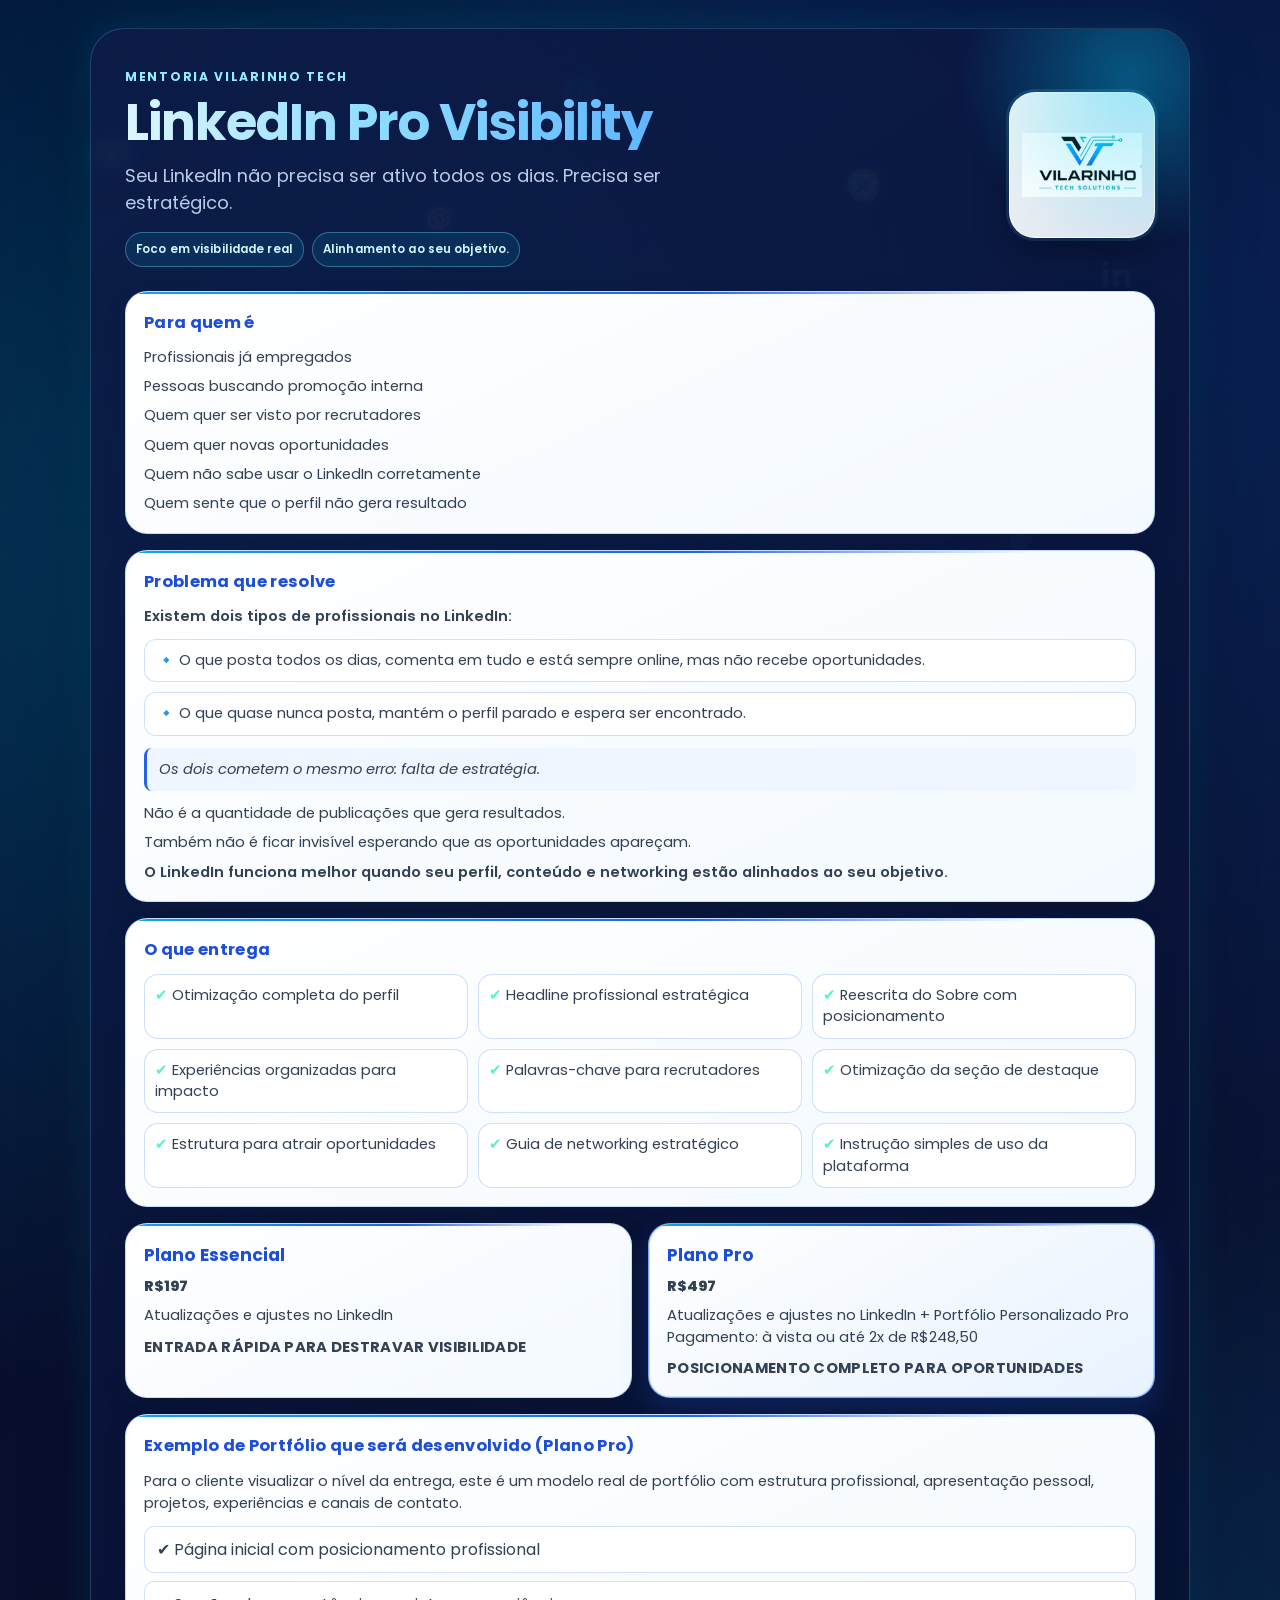
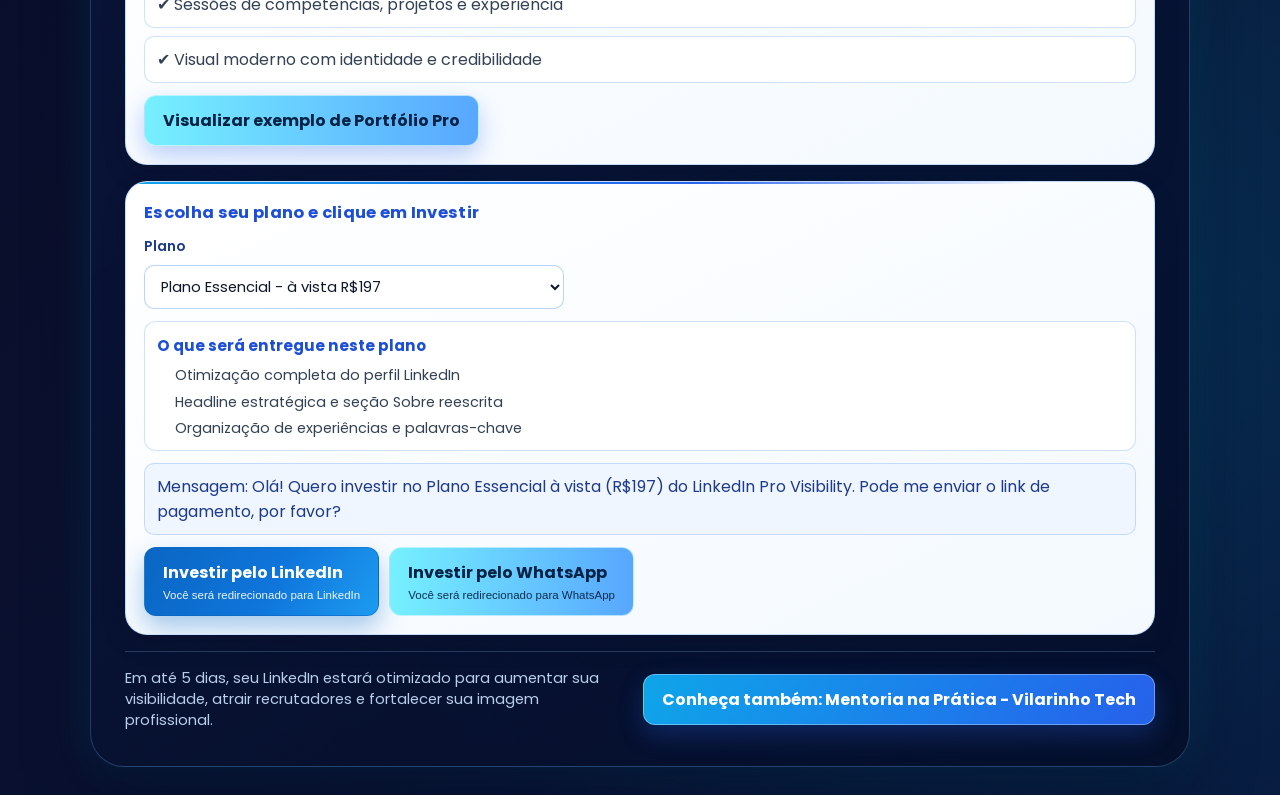
==== commit a4f9797b: "Atualiza icones de carreira e corrige acentuacao" ====
--- a/index.html
+++ b/index.html
@@ -17,7 +17,7 @@
     />
     <meta
       property="og:description"
-      content="Seu LinkedIn nao precisa ser ativo. Precisa ser estrategico."
+      content="Seu LinkedIn não precisa ser ativo. Precisa ser estratégico."
     />
 
     <meta property="og:type" content="website" />
@@ -33,6 +33,17 @@
   </head>
 
   <body>
+    <div class="bg-icons" aria-hidden="true">
+      <span>💼</span>
+      <span>📈</span>
+      <span>🎯</span>
+      <span>🤝</span>
+      <span>🧭</span>
+      <span>🔎</span>
+      <span>in</span>
+      <span>🌐</span>
+    </div>
+
     <main class="page-wrap">
       <section class="post-canvas" aria-label="Post para LinkedIn">
         <header class="hero-row">
@@ -41,7 +52,7 @@
             <h1>LinkedIn Pro Visibility</h1>
             <p class="hero-subtitle">
               Seu LinkedIn não precisa ser ativo todos os dias. Precisa ser
-              estrategico.
+              estratégico.
             </p>
 
             <div class="hero-kpis" aria-label="Pontos-chave do produto">
@@ -137,15 +148,16 @@
             <h3>Plano Pro</h3>
             <p class="price">R$497</p>
             <p>
-              Atualizações e ajustes no LinkedIn + Portfolio Personalizado Pro
+              Atualizações e ajustes no LinkedIn + Portfólio Personalizado Pro
             </p>
+            <p>Pagamento: à vista ou até 2x de R$248,50</p>
             <p class="plan-tag">Posicionamento completo para oportunidades</p>
           </article>
         </div>
 
         <section
           class="glass-card portfolio-example"
-          aria-label="Exemplo de portfolio"
+          aria-label="Exemplo de portfólio"
         >
           <h2>Exemplo de Portfólio que será desenvolvido (Plano Pro)</h2>
 
@@ -176,8 +188,9 @@
           <div class="invest-controls">
             <label for="plan-select">Plano</label>
             <select id="plan-select" name="plano">
-              <option value="essencial">Plano Essencial - R$197</option>
-              <option value="pro">Plano Pro - R$497</option>
+              <option value="essencial">Plano Essencial - à vista R$197</option>
+              <option value="pro_avista">Plano Pro - à vista R$497</option>
+              <option value="pro_2x">Plano Pro - até 2x de R$248,50</option>
             </select>
           </div>
 
@@ -202,8 +215,12 @@
               href="https://www.linkedin.com/in/francielly-vilarinho/"
               target="_blank"
               rel="noopener noreferrer"
-              >Investir pelo LinkedIn (abrir perfil)</a
             >
+              Investir pelo LinkedIn
+              <span class="cta-subinfo"
+                >Você será redirecionado para LinkedIn</span
+              >
+            </a>
 
             <a
               id="invest-whatsapp"
@@ -211,8 +228,12 @@
               href="https://wa.me/554187039711"
               target="_blank"
               rel="noopener noreferrer"
-              >Investir pelo WhatsApp</a
             >
+              Investir pelo WhatsApp
+              <span class="cta-subinfo"
+                >Você será redirecionado para WhatsApp</span
+              >
+            </a>
           </div>
         </section>
 
@@ -258,22 +279,33 @@
             "Headline estratégica e seção Sobre reescrita",
             "Organização de experiências e palavras-chave",
           ],
-          pro: [
+          pro_avista: [
             "Tudo do Plano Essencial",
             "Otimização avançada da seção de destaque",
-            "Portfolio Personalizado Pro para reforçar posicionamento",
+            "Portfólio Personalizado Pro para reforçar posicionamento",
+          ],
+          pro_2x: [
+            "Tudo do Plano Essencial",
+            "Otimização avançada da seção de destaque",
+            "Portfólio Personalizado Pro para reforçar posicionamento",
           ],
         };
 
         function planLabel(value) {
-          return value === "pro"
-            ? "Plano Pro (R$497)"
-            : "Plano Essencial (R$197)";
+          if (value === "pro_avista") {
+            return "Plano Pro à vista (R$497)";
+          }
+
+          if (value === "pro_2x") {
+            return "Plano Pro em até 2x de R$248,50";
+          }
+
+          return "Plano Essencial à vista (R$197)";
         }
 
         function buildMessage(label) {
           return (
-            "Ola! Quero investir no " +
+            "Olá! Quero investir no " +
             label +
             " do LinkedIn Pro Visibility. Pode me enviar o link de pagamento, por favor?"
           );
--- a/css/style.css
+++ b/css/style.css
@@ -59,12 +59,104 @@
   animation: gridMove 20s linear infinite;
 }
 
+.bg-icons {
+  position: fixed;
+  inset: 0;
+  z-index: -1;
+  pointer-events: none;
+  overflow: hidden;
+}
+
+.bg-icons span {
+  position: absolute;
+  color: rgba(182, 236, 255, 0.16);
+  font-weight: 700;
+  letter-spacing: 0.03em;
+  text-shadow: 0 0 16px rgba(0, 212, 255, 0.18);
+  animation: floatIcon 16s ease-in-out infinite;
+}
+
+.bg-icons span:nth-child(1) {
+  left: 7%;
+  top: 14%;
+  font-size: 2.1rem;
+  animation-duration: 14s;
+}
+
+.bg-icons span:nth-child(2) {
+  left: 20%;
+  top: 68%;
+  font-size: 1.9rem;
+  animation-duration: 17s;
+  animation-delay: -2s;
+}
+
+.bg-icons span:nth-child(3) {
+  left: 33%;
+  top: 22%;
+  font-size: 1.7rem;
+  animation-duration: 13s;
+  animation-delay: -5s;
+}
+
+.bg-icons span:nth-child(4) {
+  left: 52%;
+  top: 74%;
+  font-size: 1.6rem;
+  animation-duration: 18s;
+  animation-delay: -3s;
+}
+
+.bg-icons span:nth-child(5) {
+  left: 66%;
+  top: 18%;
+  font-size: 1.9rem;
+  animation-duration: 15s;
+  animation-delay: -7s;
+}
+
+.bg-icons span:nth-child(6) {
+  left: 78%;
+  top: 58%;
+  font-size: 1.8rem;
+  animation-duration: 16s;
+  animation-delay: -4s;
+}
+
+.bg-icons span:nth-child(7) {
+  left: 86%;
+  top: 28%;
+  font-size: 2rem;
+  animation-duration: 12s;
+  animation-delay: -6s;
+}
+
+.bg-icons span:nth-child(8) {
+  left: 44%;
+  top: 8%;
+  font-size: 1.7rem;
+  animation-duration: 19s;
+  animation-delay: -1s;
+}
+
 @keyframes gridMove {
   from {
     transform: translateY(0);
   }
   to {
     transform: translateY(46px);
+  }
+}
+
+@keyframes floatIcon {
+  0%,
+  100% {
+    transform: translateY(0) rotate(0deg);
+    opacity: 0.35;
+  }
+  50% {
+    transform: translateY(-20px) rotate(6deg);
+    opacity: 0.8;
   }
 }
 
@@ -510,6 +602,16 @@
     box-shadow 0.3s ease;
 }
 
+.cta-subinfo {
+  display: block;
+  margin-top: 4px;
+  font-size: 0.72rem;
+  font-weight: 500;
+  line-height: 1.2;
+  white-space: normal;
+  opacity: 0.92;
+}
+
 .cta:hover {
   transform: translateY(-2px);
   box-shadow: 0 8px 24px rgba(76, 180, 255, 0.35);
@@ -635,4 +737,8 @@
     width: 100%;
     text-align: center;
   }
-}
+
+  .bg-icons span {
+    font-size: 1.2rem !important;
+  }
+}
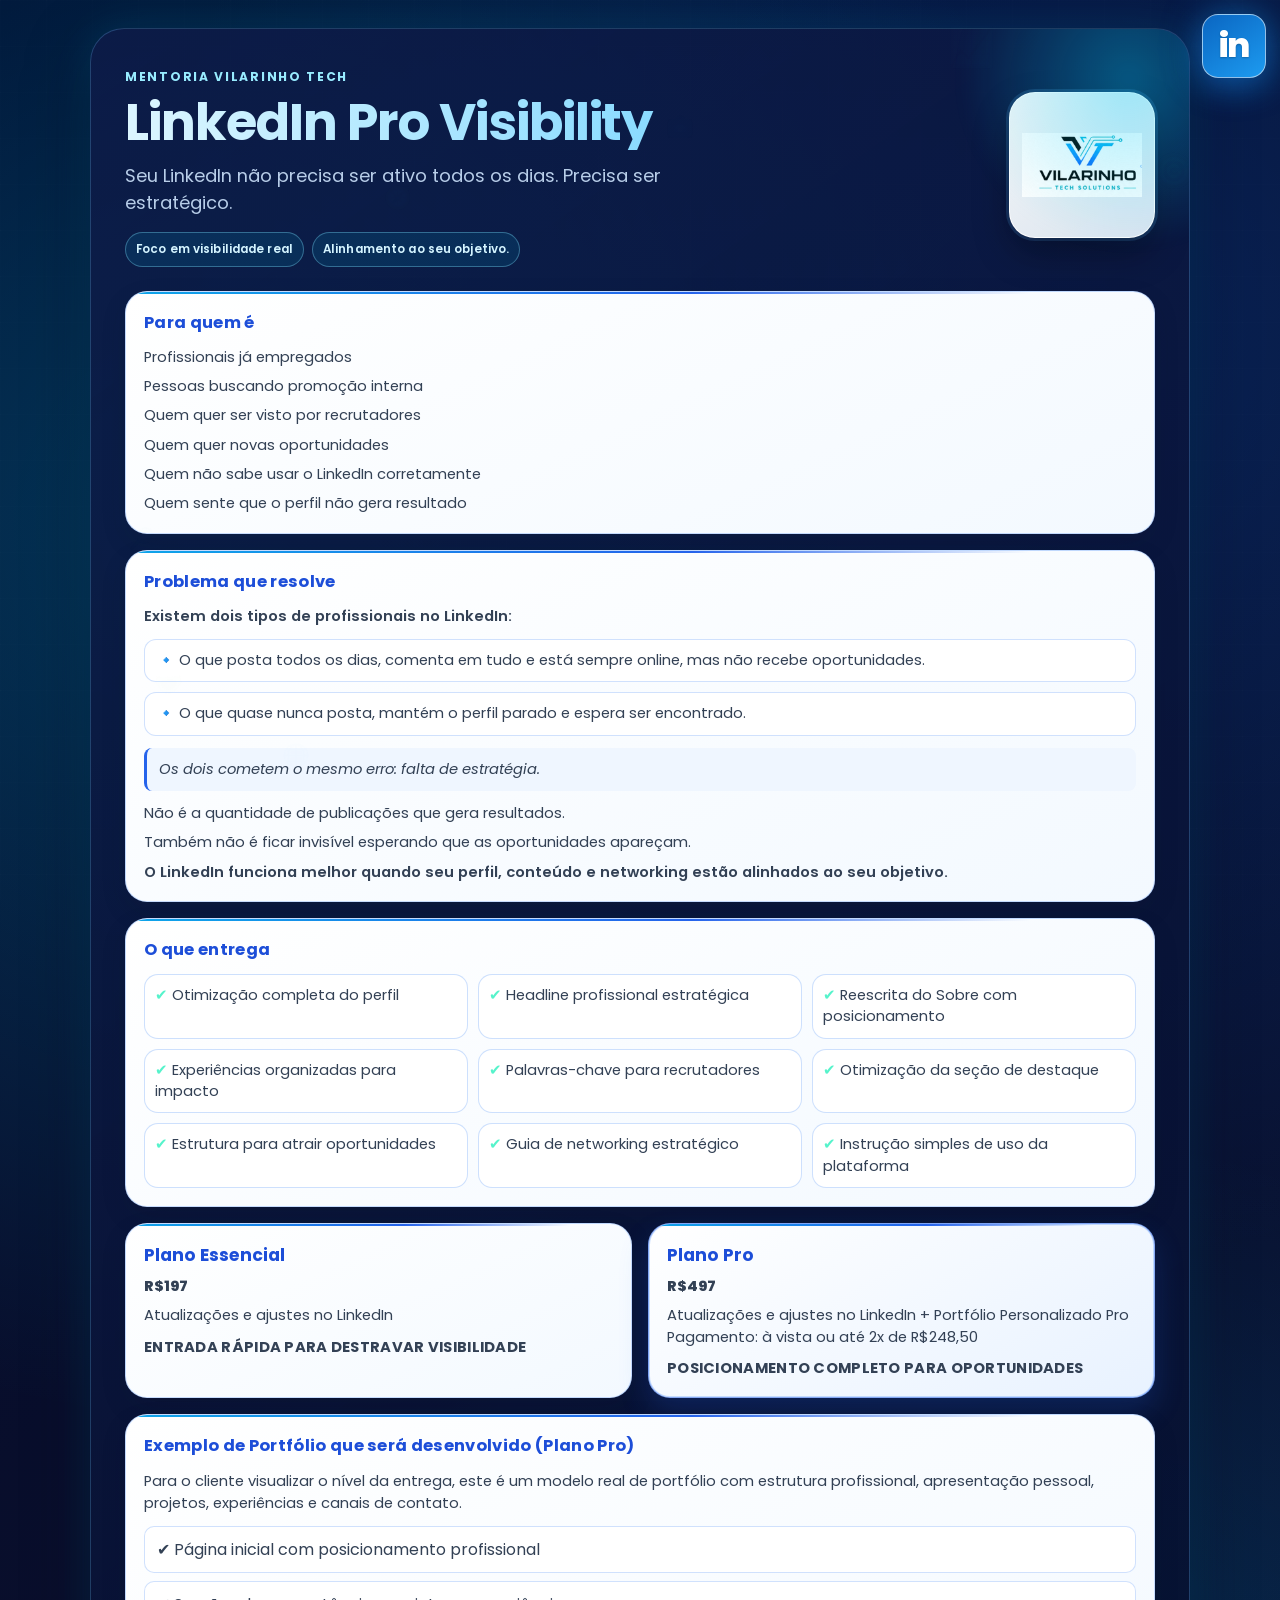
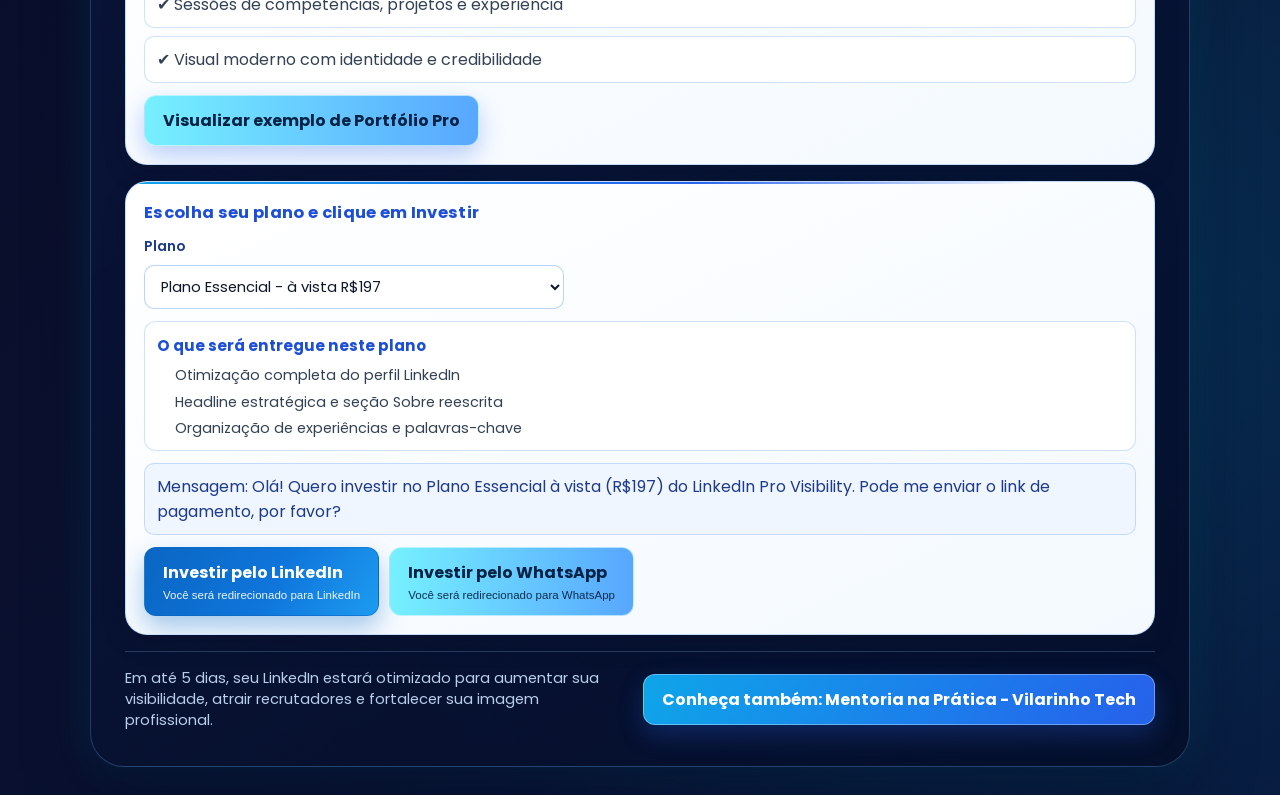
==== commit a3a443e8: "Atualiza animacoes e icone LinkedIn" ====
--- a/index.html
+++ b/index.html
@@ -34,13 +34,13 @@
 
   <body>
     <div class="bg-icons" aria-hidden="true">
-      <span>💼</span>
+      <span>in</span>
       <span>📈</span>
       <span>🎯</span>
       <span>🤝</span>
       <span>🧭</span>
       <span>🔎</span>
-      <span>in</span>
+      <span>💼</span>
       <span>🌐</span>
     </div>
 
--- a/css/style.css
+++ b/css/style.css
@@ -62,79 +62,105 @@
 .bg-icons {
   position: fixed;
   inset: 0;
-  z-index: -1;
+  z-index: 5;
   pointer-events: none;
   overflow: hidden;
 }
 
 .bg-icons span {
   position: absolute;
-  color: rgba(182, 236, 255, 0.16);
+  color: rgba(182, 236, 255, 0.06);
   font-weight: 700;
   letter-spacing: 0.03em;
-  text-shadow: 0 0 16px rgba(0, 212, 255, 0.18);
-  animation: floatIcon 16s ease-in-out infinite;
+  text-shadow: 0 0 8px rgba(0, 212, 255, 0.08);
+  animation: floatIcon 20s ease-in-out infinite;
 }
 
 .bg-icons span:nth-child(1) {
-  left: 7%;
-  top: 14%;
+  display: inline-flex;
+  align-items: center;
+  justify-content: center;
+  width: 64px;
+  height: 64px;
+  background: linear-gradient(145deg, #0a66c2 0%, #1d9bf0 100%);
+  border-radius: 16px;
+  border: 1px solid rgba(255, 255, 255, 0.55);
+  color: #ffffff;
+  font-family: "Poppins", sans-serif;
+  font-weight: 800;
   font-size: 2.1rem;
-  animation-duration: 14s;
+  letter-spacing: -0.04em;
+  text-transform: lowercase;
+  text-shadow: 0 1px 2px rgba(0, 0, 0, 0.25);
+  box-shadow:
+    0 10px 30px rgba(10, 102, 194, 0.45),
+    0 0 40px rgba(29, 155, 240, 0.4);
+  animation: iconOrbitPulse 6.5s cubic-bezier(0.42, 0, 0.25, 1) infinite;
+}
+
+.bg-icons span:nth-child(n + 2) {
+  opacity: 0.1;
+}
+
+.bg-icons span:nth-child(1) {
+  left: auto;
+  right: 14px;
+  top: 14px;
+  animation-duration: 7s;
 }
 
 .bg-icons span:nth-child(2) {
-  left: 20%;
-  top: 68%;
-  font-size: 1.9rem;
-  animation-duration: 17s;
+  left: 74%;
+  top: 2%;
+  font-size: 2.4rem;
+  animation-duration: 8s;
   animation-delay: -2s;
 }
 
 .bg-icons span:nth-child(3) {
-  left: 33%;
-  top: 22%;
-  font-size: 1.7rem;
-  animation-duration: 13s;
+  left: 90%;
+  top: 16%;
+  font-size: 2.2rem;
+  animation-duration: 9s;
   animation-delay: -5s;
 }
 
 .bg-icons span:nth-child(4) {
-  left: 52%;
+  left: 12%;
   top: 74%;
-  font-size: 1.6rem;
+  font-size: 1.45rem;
   animation-duration: 18s;
   animation-delay: -3s;
 }
 
 .bg-icons span:nth-child(5) {
-  left: 66%;
-  top: 18%;
-  font-size: 1.9rem;
+  left: 30%;
+  top: 20%;
+  font-size: 1.4rem;
   animation-duration: 15s;
   animation-delay: -7s;
 }
 
 .bg-icons span:nth-child(6) {
-  left: 78%;
+  left: 10%;
   top: 58%;
-  font-size: 1.8rem;
+  font-size: 1.35rem;
   animation-duration: 16s;
   animation-delay: -4s;
 }
 
 .bg-icons span:nth-child(7) {
-  left: 86%;
-  top: 28%;
-  font-size: 2rem;
+  left: 52%;
+  top: 12%;
+  font-size: 1.4rem;
   animation-duration: 12s;
   animation-delay: -6s;
 }
 
 .bg-icons span:nth-child(8) {
-  left: 44%;
-  top: 8%;
-  font-size: 1.7rem;
+  left: 22%;
+  top: 82%;
+  font-size: 1.4rem;
   animation-duration: 19s;
   animation-delay: -1s;
 }
@@ -152,16 +178,50 @@
   0%,
   100% {
     transform: translateY(0) rotate(0deg);
-    opacity: 0.35;
+    opacity: 0.28;
   }
   50% {
-    transform: translateY(-20px) rotate(6deg);
-    opacity: 0.8;
+    transform: translateY(-16px) rotate(4deg);
+    opacity: 0.62;
+  }
+}
+
+@keyframes floatIconFocus {
+  0%,
+  100% {
+    transform: translateY(0) scale(1) rotate(0deg);
+    opacity: 0.72;
+  }
+  50% {
+    transform: translateY(-24px) scale(1.09) rotate(7deg);
+    opacity: 1;
+  }
+}
+
+@keyframes iconOrbitPulse {
+  0%,
+  100% {
+    transform: translate(0, 0) scale(1) rotate(0deg);
+    opacity: 0.95;
+  }
+  25% {
+    transform: translate(-8px, 6px) scale(1.05) rotate(-6deg);
+    opacity: 1;
+  }
+  50% {
+    transform: translate(3px, 14px) scale(1.1) rotate(5deg);
+    opacity: 1;
+  }
+  75% {
+    transform: translate(10px, 5px) scale(1.04) rotate(-4deg);
+    opacity: 1;
   }
 }
 
 .page-wrap {
   min-height: 100dvh;
+  position: relative;
+  z-index: 2;
   display: grid;
   place-items: center;
   padding: 28px;
@@ -224,9 +284,35 @@
   line-height: 1.05;
   letter-spacing: -0.02em;
   background: linear-gradient(90deg, #dcf6ff 0%, #8ddcff 45%, #5ab2ff 100%);
+  background-size: 200% 200%;
   -webkit-background-clip: text;
   background-clip: text;
   color: transparent;
+  animation:
+    titleSheen 6.2s linear infinite,
+    titleWave 4.4s cubic-bezier(0.42, 0, 0.25, 1) infinite;
+}
+
+@keyframes titleSheen {
+  0%,
+  100% {
+    background-position: 0% 50%;
+    filter: drop-shadow(0 0 0 rgba(0, 212, 255, 0));
+  }
+  50% {
+    background-position: 130% 50%;
+    filter: drop-shadow(0 0 14px rgba(0, 212, 255, 0.5));
+  }
+}
+
+@keyframes titleWave {
+  0%,
+  100% {
+    transform: translateY(0) skewX(0deg);
+  }
+  50% {
+    transform: translateY(-2px) skewX(-2deg);
+  }
 }
 
 .hero-subtitle {
@@ -741,4 +827,12 @@
   .bg-icons span {
     font-size: 1.2rem !important;
   }
-}
+
+  .bg-icons span:nth-child(1) {
+    width: 50px;
+    height: 50px;
+    font-size: 1.6rem !important;
+    right: 10px;
+    top: 10px;
+  }
+}
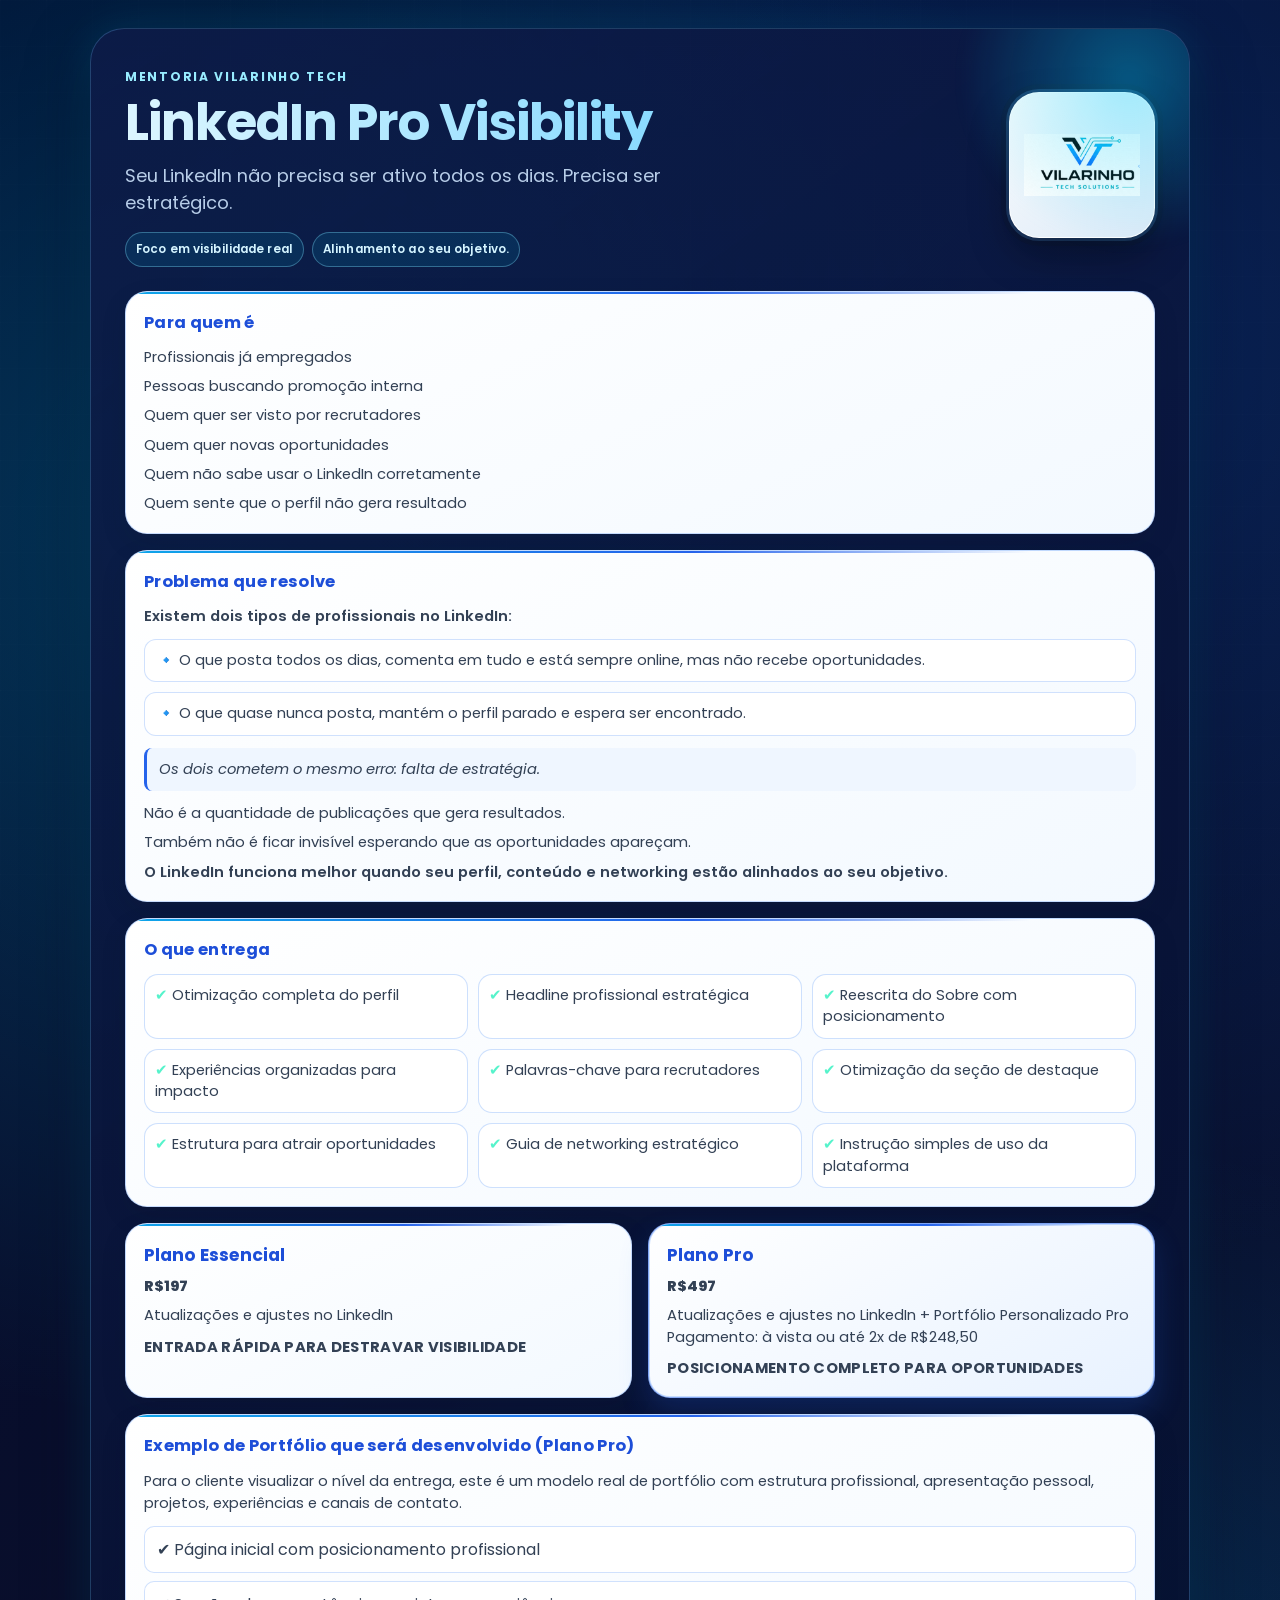
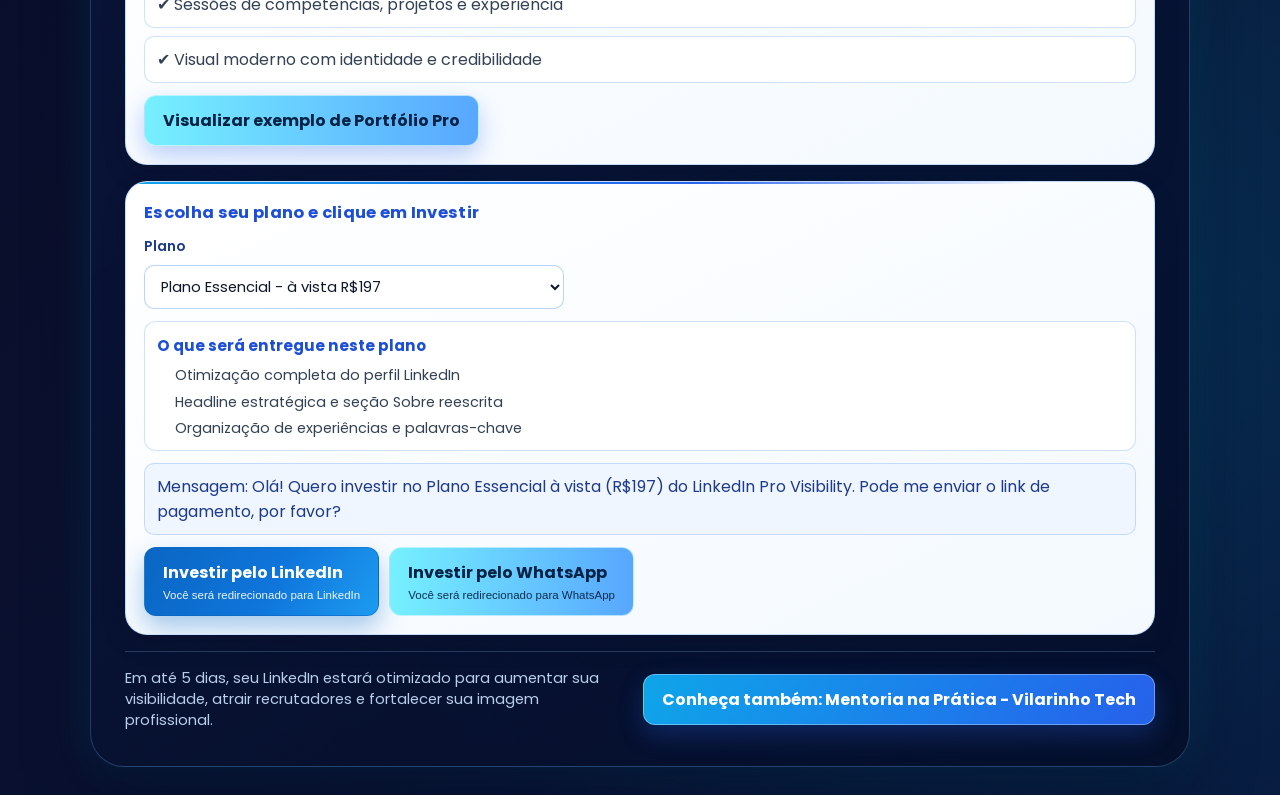
==== commit 69d4d398: "Adiciona favicon nas paginas" ====
--- a/index.html
+++ b/index.html
@@ -21,6 +21,8 @@
     />
 
     <meta property="og:type" content="website" />
+    <link rel="icon" type="image/png" href="assets/mentoria%20logo.png" />
+    <link rel="apple-touch-icon" href="assets/mentoria%20logo.png" />
 
     <link rel="stylesheet" href="css/style.css" />
     <link rel="preconnect" href="https://fonts.googleapis.com" />
--- a/css/style.css
+++ b/css/style.css
@@ -62,7 +62,7 @@
 .bg-icons {
   position: fixed;
   inset: 0;
-  z-index: 5;
+  z-index: 0;
   pointer-events: none;
   overflow: hidden;
 }
@@ -77,25 +77,7 @@
 }
 
 .bg-icons span:nth-child(1) {
-  display: inline-flex;
-  align-items: center;
-  justify-content: center;
-  width: 64px;
-  height: 64px;
-  background: linear-gradient(145deg, #0a66c2 0%, #1d9bf0 100%);
-  border-radius: 16px;
-  border: 1px solid rgba(255, 255, 255, 0.55);
-  color: #ffffff;
-  font-family: "Poppins", sans-serif;
-  font-weight: 800;
-  font-size: 2.1rem;
-  letter-spacing: -0.04em;
-  text-transform: lowercase;
-  text-shadow: 0 1px 2px rgba(0, 0, 0, 0.25);
-  box-shadow:
-    0 10px 30px rgba(10, 102, 194, 0.45),
-    0 0 40px rgba(29, 155, 240, 0.4);
-  animation: iconOrbitPulse 6.5s cubic-bezier(0.42, 0, 0.25, 1) infinite;
+  display: none;
 }
 
 .bg-icons span:nth-child(n + 2) {
@@ -103,10 +85,8 @@
 }
 
 .bg-icons span:nth-child(1) {
-  left: auto;
-  right: 14px;
-  top: 14px;
-  animation-duration: 7s;
+  left: -9999px;
+  top: -9999px;
 }
 
 .bg-icons span:nth-child(2) {
@@ -344,17 +324,18 @@
   width: 146px;
   height: 146px;
   object-fit: contain;
-  border-radius: 26px;
+  border-radius: 30px;
   background: linear-gradient(
     145deg,
-    rgba(255, 255, 255, 0.96),
-    rgba(236, 246, 255, 0.92)
+    rgba(255, 255, 255, 0.99),
+    rgba(228, 242, 255, 0.97)
   );
-  padding: 12px;
-  border: 1px solid rgba(255, 255, 255, 0.92);
+  padding: 14px;
+  border: 1px solid rgba(255, 255, 255, 0.98);
   box-shadow:
-    0 16px 36px rgba(0, 0, 0, 0.3),
-    0 0 0 3px rgba(92, 182, 255, 0.18);
+    0 18px 40px rgba(0, 0, 0, 0.32),
+    0 0 0 3px rgba(92, 182, 255, 0.22),
+    0 0 0 8px rgba(15, 23, 42, 0.22);
   animation: logoFloat 4s ease-in-out infinite;
 }
 
@@ -829,10 +810,6 @@
   }
 
   .bg-icons span:nth-child(1) {
-    width: 50px;
-    height: 50px;
-    font-size: 1.6rem !important;
-    right: 10px;
-    top: 10px;
-  }
-}
+    display: none;
+  }
+}
